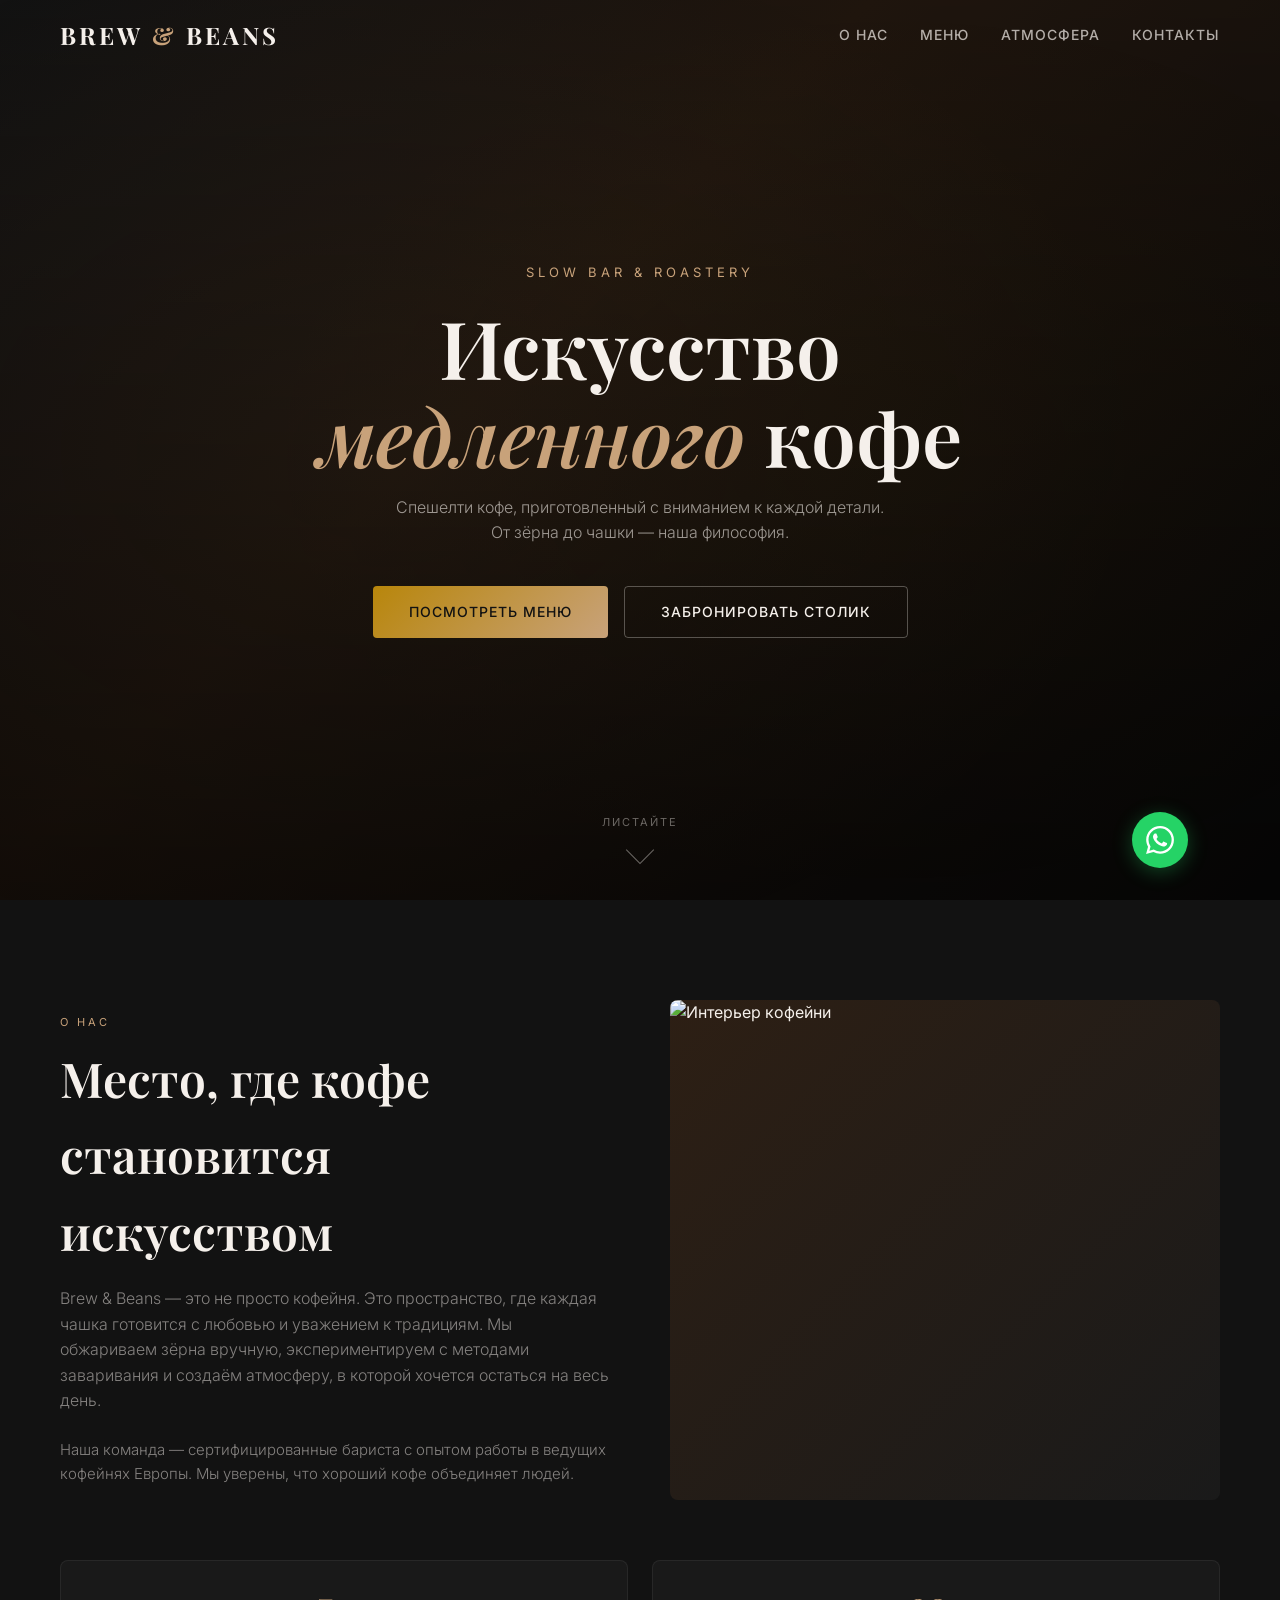
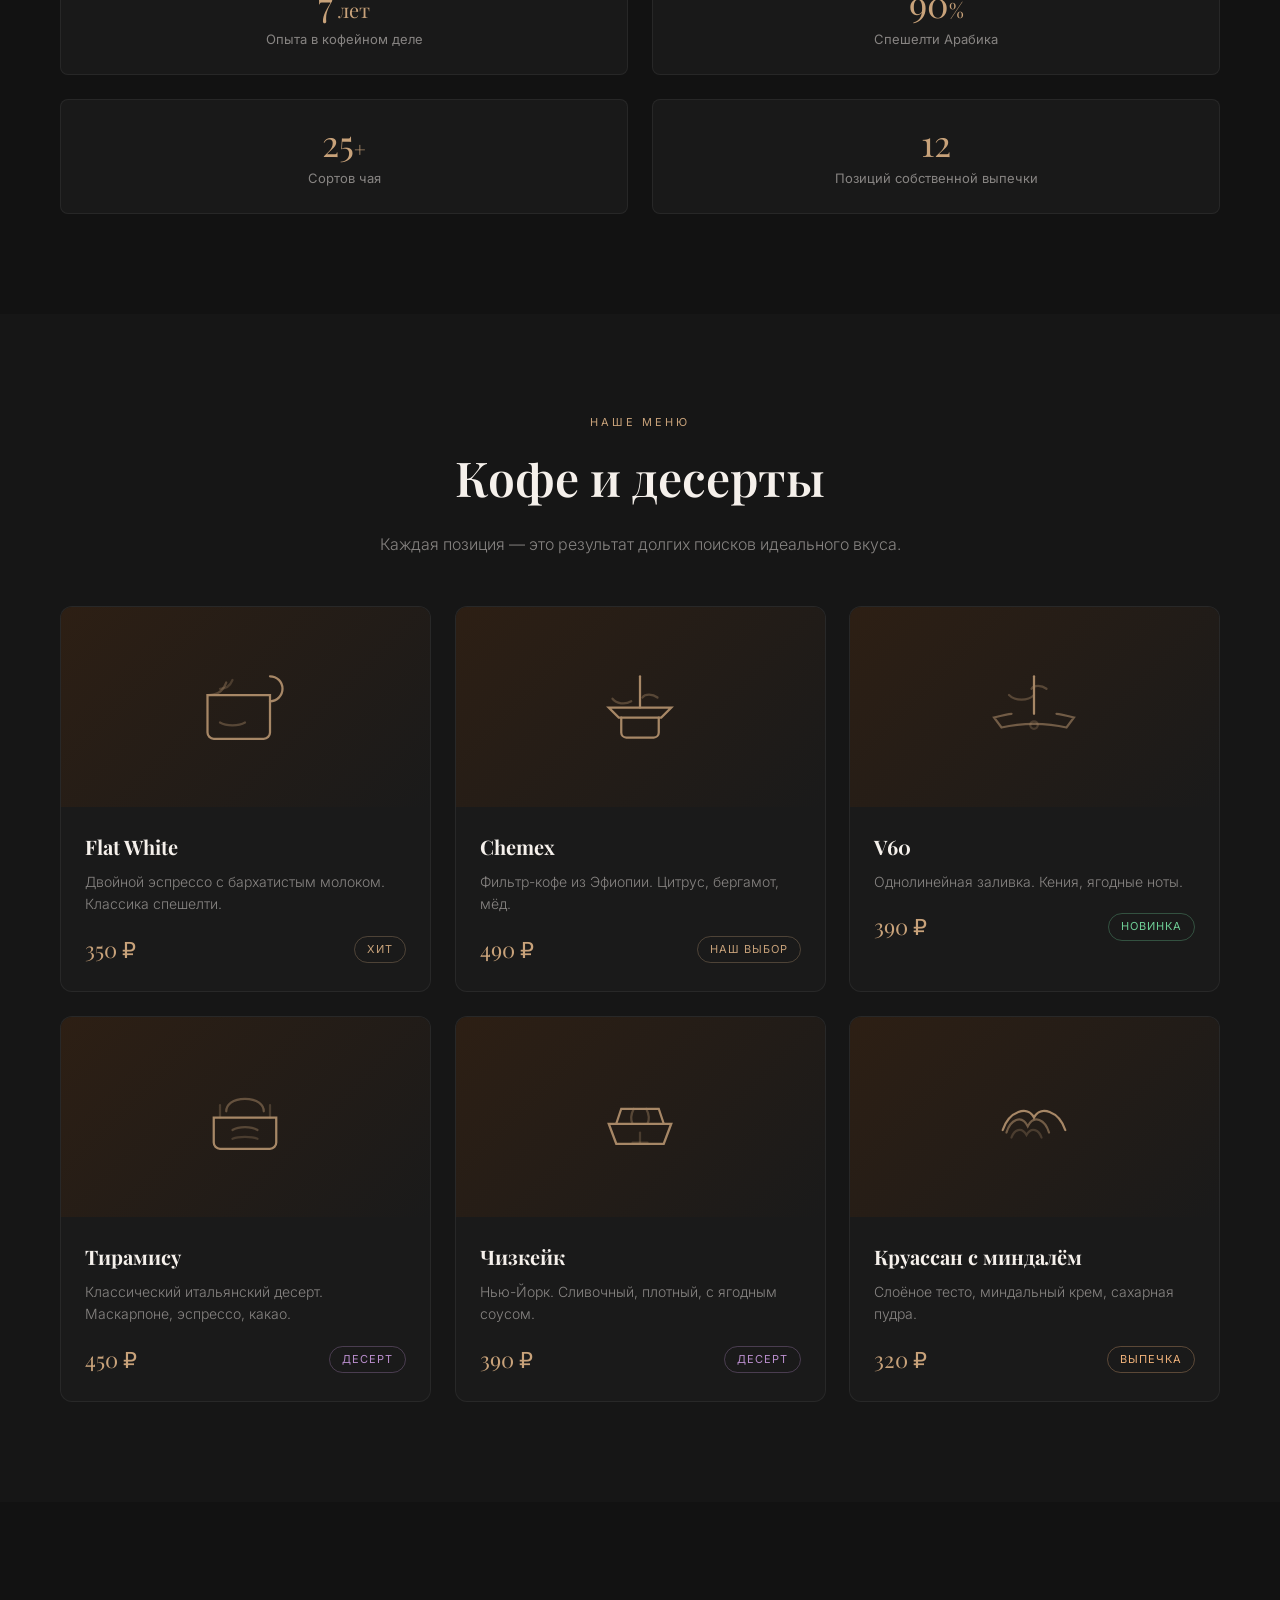
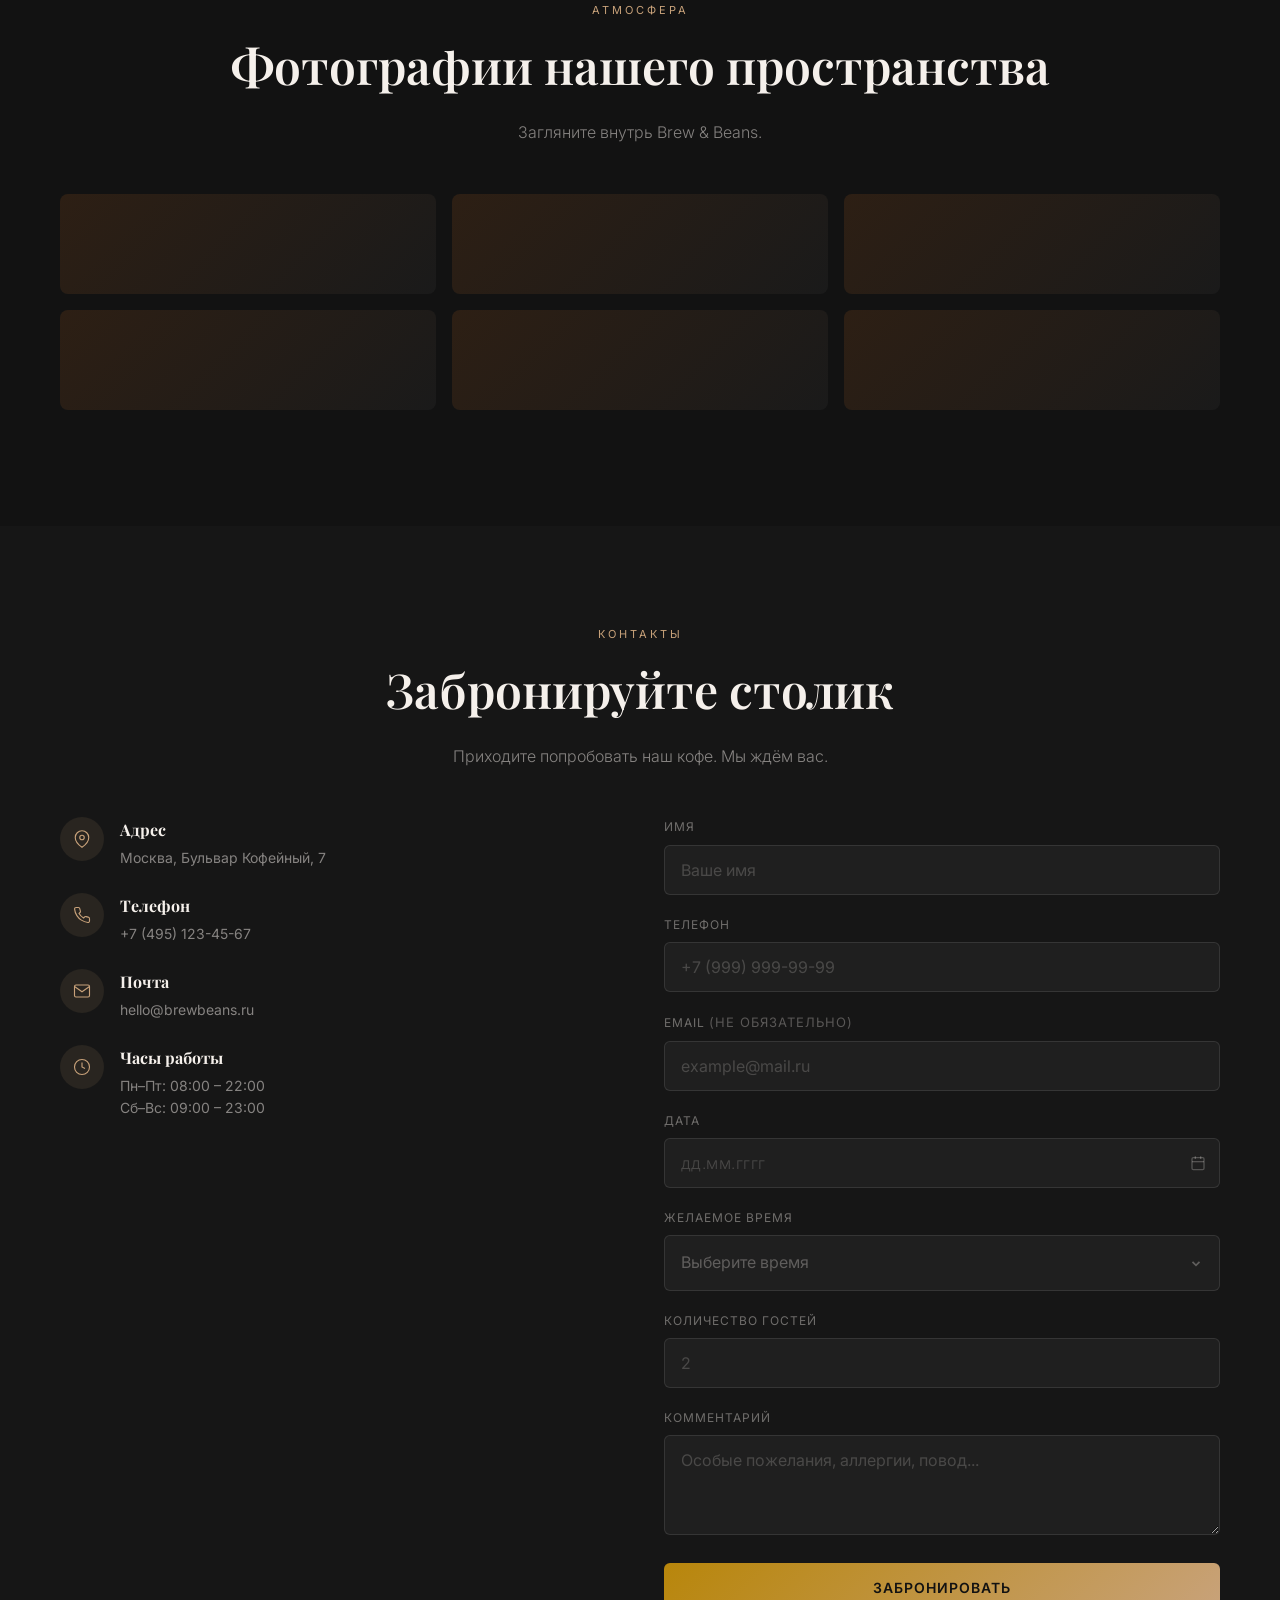
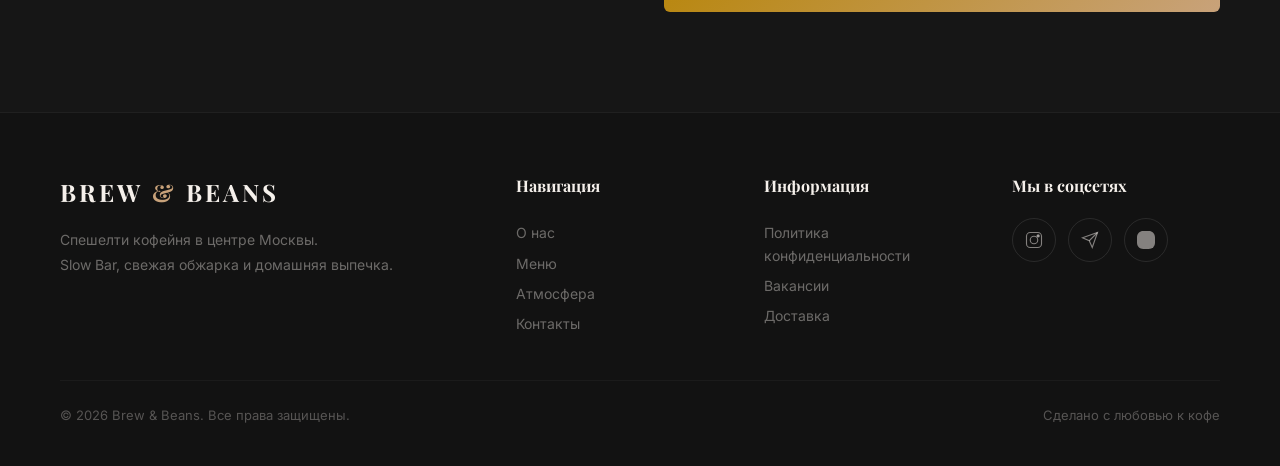
==== brew-beans/landing/index.html @ a5027719 "Add files via upload" ====
<!DOCTYPE html>
<html lang="ru">
<head>
  <meta charset="UTF-8">
  <meta name="viewport" content="width=device-width, initial-scale=1.0">
  <title>BREW & BEANS — Искусство медленного кофе</title>
  <meta name="description" content="Спешелти кофейня в центре Москвы. Slow Bar, свежая обжарка, домашняя выпечка. Забронируйте столик!">
  <meta property="og:title" content="BREW & BEANS — Искусство медленного кофе">
  <meta property="og:description" content="Спешелти кофейня в центре Москвы. Slow Bar, свежая обжарка, домашняя выпечка.">
  <meta property="og:type" content="website">
  <meta property="og:locale" content="ru_RU">
  <link rel="icon" href="data:image/svg+xml,%3Csvg xmlns='http://www.w3.org/2000/svg' viewBox='0 0 100 100'%3E%3Ctext y='.9em' font-size='90'%3E☕%3C/text%3E%3C/svg%3E">
  <link rel="preconnect" href="https://fonts.googleapis.com">
  <link rel="preconnect" href="https://fonts.gstatic.com" crossorigin>
  <link href="https://fonts.googleapis.com/css2?family=Inter:wght@300;400;500;600&family=Playfair+Display:ital,wght@0,400;0,500;0,600;0,700;1,400&display=swap" rel="stylesheet">
  <style>
    *, *::before, *::after { margin: 0; padding: 0; box-sizing: border-box; }
    html { scroll-behavior: smooth; -webkit-overflow-scrolling: touch; }
    body {
      font-family: 'Inter', -apple-system, BlinkMacSystemFont, sans-serif;
      background: #121212;
      color: #F5F0EB;
      line-height: 1.6;
      overflow-x: hidden;
      -webkit-font-smoothing: antialiased;
    }
    img { display: block; max-width: 100%; height: auto; }
    a { text-decoration: none; color: inherit; }
    ul { list-style: none; }
    .container { max-width: 1200px; margin: 0 auto; padding: 0 20px; }

    #preloader {
      position: fixed; inset: 0; z-index: 9999;
      background: #121212;
      display: flex; flex-direction: column; align-items: center; justify-content: center;
      transition: opacity 0.6s ease, visibility 0.6s ease;
    }
    #preloader.hidden { opacity: 0; visibility: hidden; pointer-events: none; }
    .spinner {
      width: 60px; height: 60px;
      position: relative;
      animation: spin 1.2s linear infinite;
    }
    .spinner::before, .spinner::after {
      content: '';
      position: absolute; inset: 0;
      border-radius: 50%;
    }
    .spinner::before {
      border: 3px solid rgba(255,255,255,0.05);
      border-top-color: #C8A27A;
    }
    .spinner::after {
      width: 24px; height: 24px;
      top: 50%; left: 50%;
      transform: translate(-50%,-50%);
      background: radial-gradient(circle, #C8A27A 0%, #B8860B 100%);
      border-radius: 50%;
      box-shadow: 0 0 20px rgba(200,162,122,0.4);
    }
    @keyframes spin { to { transform: rotate(360deg); } }
    .spinner-text {
      margin-top: 80px;
      font-size: 11px;
      letter-spacing: 2px;
      text-transform: uppercase;
      color: #C8A27A;
      white-space: nowrap;
    }

    .header {
      position: fixed; top: 0; left: 0; right: 0; z-index: 1000;
      padding: 16px 0;
      transition: background 0.4s ease, backdrop-filter 0.4s ease, padding 0.3s ease;
    }
    .header.scrolled {
      background: rgba(18,18,18,0.85);
      backdrop-filter: blur(20px) saturate(1.2);
      -webkit-backdrop-filter: blur(20px) saturate(1.2);
      padding: 10px 0;
    }
    .header .container { display: flex; align-items: center; justify-content: space-between; }
    .logo {
      font-family: 'Playfair Display', serif;
      font-size: 24px; font-weight: 700;
      letter-spacing: 3px;
      color: #F5F0EB;
    }
    .logo span { color: #C8A27A; }

    .nav { display: flex; align-items: center; gap: 32px; }
    .nav a {
      font-size: 14px; font-weight: 500; letter-spacing: 1px;
      text-transform: uppercase;
      color: rgba(245,240,235,0.7);
      transition: color 0.3s ease;
      position: relative;
    }
    .nav a::after {
      content: '';
      position: absolute; left: 0; bottom: -4px;
      width: 0; height: 1px;
      background: #C8A27A;
      transition: width 0.3s ease;
    }
    .nav a:hover { color: #F5F0EB; }
    .nav a:hover::after { width: 100%; }

    .burger {
      display: none;
      width: 28px; height: 20px;
      position: relative; z-index: 1001;
      cursor: pointer;
      background: none; border: none;
      -webkit-tap-highlight-color: transparent;
    }
    .burger::after {
      content: '';
      position: absolute;
      top: -14px; right: -14px; bottom: -14px; left: -14px;
    }
    .burger span {
      display: block;
      width: 100%; height: 2px;
      background: #F5F0EB;
      border-radius: 2px;
      position: absolute; left: 0;
      transition: transform 0.3s ease, opacity 0.3s ease, top 0.3s ease;
    }
    .burger span:nth-child(1) { top: 0; }
    .burger span:nth-child(2) { top: 9px; }
    .burger span:nth-child(3) { top: 18px; }
    .burger.active span:nth-child(1) { top: 9px; transform: rotate(45deg); }
    .burger.active span:nth-child(2) { opacity: 0; }
    .burger.active span:nth-child(3) { top: 9px; transform: rotate(-45deg); }

    .mobile-menu {
      position: fixed; inset: 0; z-index: 999;
      background: rgba(18,18,18,0.98);
      backdrop-filter: blur(24px);
      -webkit-backdrop-filter: blur(24px);
      display: flex;
      flex-direction: column;
      align-items: center;
      justify-content: center;
      gap: 36px;
      opacity: 0;
      visibility: hidden;
      transform: translateY(-20px);
      transition: opacity 0.4s ease, transform 0.4s ease, visibility 0.4s ease;
      will-change: transform, opacity;
      touch-action: none;
      pointer-events: none;
    }
    .mobile-menu.open { opacity: 1; visibility: visible; transform: translateY(0); pointer-events: auto; }
    .mobile-menu a {
      font-family: 'Playfair Display', serif;
      font-size: 24px;
      color: #F5F0EB;
      opacity: 0.7;
      transition: opacity 0.3s ease;
      padding: 12px 24px;
      min-height: 48px;
      display: flex; align-items: center;
    }
    .mobile-menu a:hover, .mobile-menu a:active { opacity: 1; }

    .hero {
      position: relative;
      height: 100vh;
      display: flex;
      align-items: center;
      justify-content: center;
      overflow: hidden;
      background: linear-gradient(135deg, #1a1a1a 0%, #2d1f14 40%, #0d0d0d 100%);
    }
    .hero-overlay {
      position: absolute; inset: 0;
      background: linear-gradient(180deg, rgba(0,0,0,0.3) 0%, rgba(0,0,0,0.6) 100%);
      z-index: 1;
    }
    .hero-parallax {
      position: absolute; inset: -20% 0;
      background:
        radial-gradient(ellipse at 30% 50%, rgba(200,162,122,0.08) 0%, transparent 60%),
        radial-gradient(ellipse at 70% 50%, rgba(184,134,11,0.05) 0%, transparent 50%);
      z-index: 0;
      will-change: transform;
    }
    .hero-content {
      position: relative; z-index: 2;
      text-align: center;
      padding: 0 20px;
      max-width: 800px;
    }
    .hero-subtitle {
      font-size: 13px; letter-spacing: 4px;
      text-transform: uppercase;
      color: #C8A27A;
      margin-bottom: 20px;
    }
    .hero-title {
      font-family: 'Playfair Display', serif;
      font-size: clamp(42px, 8vw, 80px);
      font-weight: 600;
      line-height: 1.1;
      margin-bottom: 16px;
      color: #F5F0EB;
    }
    .hero-title i { font-style: italic; color: #C8A27A; }
    .hero-desc {
      font-size: 16px; font-weight: 300;
      color: rgba(245,240,235,0.6);
      margin-bottom: 40px;
      max-width: 500px;
      margin-left: auto; margin-right: auto;
    }
    .hero-buttons { display: flex; gap: 16px; justify-content: center; flex-wrap: wrap; }
    .btn {
      display: inline-flex; align-items: center; justify-content: center;
      padding: 14px 36px;
      font-family: 'Inter', sans-serif;
      font-size: 14px; font-weight: 500;
      letter-spacing: 1px; text-transform: uppercase;
      border-radius: 4px;
      cursor: pointer;
      transition: all 0.3s ease;
      min-height: 48px;
      -webkit-tap-highlight-color: transparent;
    }
    .btn-primary {
      background: linear-gradient(135deg, #B8860B, #C8A27A);
      color: #121212;
      border: none;
    }
    .btn-primary:hover {
      transform: translateY(-2px);
      box-shadow: 0 8px 24px rgba(200,162,122,0.3);
    }
    .btn-outline {
      background: transparent;
      color: #F5F0EB;
      border: 1px solid rgba(245,240,235,0.3);
    }
    .btn-outline:hover {
      border-color: #C8A27A;
      color: #C8A27A;
      transform: translateY(-2px);
    }
    .hero-scroll {
      position: absolute; bottom: 40px; left: 50%;
      transform: translateX(-50%);
      z-index: 2;
      color: rgba(245,240,235,0.4);
      font-size: 11px; letter-spacing: 2px; text-transform: uppercase;
      display: flex; flex-direction: column; align-items: center; gap: 8px;
      animation: bounce-down 2s ease-in-out infinite;
    }
    .hero-scroll .arrow {
      width: 20px; height: 20px;
      border-right: 1px solid rgba(245,240,235,0.4);
      border-bottom: 1px solid rgba(245,240,235,0.4);
      transform: rotate(45deg);
    }
    @keyframes bounce-down {
      0%, 100% { transform: translateX(-50%) translateY(0); }
      50% { transform: translateX(-50%) translateY(8px); }
    }

    .section { padding: 100px 0; }
    .section-label {
      font-size: 11px; letter-spacing: 3px; text-transform: uppercase;
      color: #C8A27A; margin-bottom: 8px;
    }
    .section-title {
      font-family: 'Playfair Display', serif;
      font-size: clamp(32px, 5vw, 48px);
      font-weight: 600;
      margin-bottom: 16px;
      color: #F5F0EB;
    }
    .section-desc {
      color: rgba(245,240,235,0.5);
      font-weight: 300;
      font-size: 16px;
      max-width: 560px;
    }

    .reveal {
      opacity: 0;
      transform: translateY(40px);
      transition: opacity 0.7s ease, transform 0.7s ease;
    }
    .reveal.visible { opacity: 1; transform: translateY(0); }
    .reveal-delay-1 { transition-delay: 0.1s; }
    .reveal-delay-2 { transition-delay: 0.2s; }
    .reveal-delay-3 { transition-delay: 0.3s; }
    .reveal-delay-4 { transition-delay: 0.4s; }

    .about-grid {
      display: grid;
      grid-template-columns: 1fr 1fr;
      gap: 60px;
      align-items: center;
    }
    .about-image {
      width: 100%; height: 500px;
      object-fit: cover;
      border-radius: 8px;
      background: linear-gradient(135deg, #2d1f14, #1a1a1a);
    }
    .about-stats {
      display: grid;
      grid-template-columns: 1fr 1fr;
      gap: 24px;
      margin-top: 40px;
    }
    .stat-card {
      background: rgba(255,255,255,0.03);
      border: 1px solid rgba(255,255,255,0.06);
      border-radius: 8px;
      padding: 24px;
      text-align: center;
    }
    .stat-number {
      font-family: 'Playfair Display', serif;
      font-size: 36px;
      color: #C8A27A;
      line-height: 1;
    }
    .stat-number .suffix { font-size: 20px; }
    .stat-label {
      font-size: 13px;
      color: rgba(245,240,235,0.5);
      margin-top: 8px;
    }

    .menu-grid {
      display: grid;
      grid-template-columns: repeat(3, 1fr);
      gap: 24px;
      margin-top: 48px;
    }
    .menu-card {
      background: rgba(255,255,255,0.02);
      border: 1px solid rgba(255,255,255,0.06);
      border-radius: 12px;
      overflow: hidden;
      transition: transform 0.4s ease, box-shadow 0.4s ease;
      cursor: pointer;
      will-change: transform;
    }
    .menu-card:hover {
      transform: translateY(-8px);
      box-shadow: 0 20px 60px rgba(0,0,0,0.4);
    }
    .menu-card:active { transform: translateY(-4px); }
    .menu-card-img {
      width: 100%; height: 200px;
      overflow: hidden;
      background: linear-gradient(135deg, #2d1f14, #1a1a1a);
      position: relative;
    }
    .menu-card-svg {
      display: flex;
      align-items: center;
      justify-content: center;
      padding: 32px;
    }
    .menu-card-svg svg {
      width: 100%;
      max-width: 100px;
      height: auto;
      opacity: 0.8;
      transition: transform 0.5s ease, opacity 0.5s ease;
    }
    .menu-card:hover .menu-card-svg svg {
      transform: scale(1.12);
      opacity: 1;
    }
    .menu-card-body { padding: 24px; }
    .menu-card-title {
      font-family: 'Playfair Display', serif;
      font-size: 20px;
      margin-bottom: 8px;
      color: #F5F0EB;
    }
    .menu-card-desc {
      font-size: 14px;
      color: rgba(245,240,235,0.5);
      font-weight: 300;
      margin-bottom: 16px;
    }
    .menu-card-footer {
      display: flex;
      justify-content: space-between;
      align-items: center;
    }
    .menu-card-price {
      font-family: 'Playfair Display', serif;
      font-size: 22px;
      color: #C8A27A;
    }
    .menu-card-badge {
      font-size: 11px;
      letter-spacing: 1px;
      text-transform: uppercase;
      color: rgba(245,240,235,0.3);
      border: 1px solid rgba(255,255,255,0.06);
      padding: 4px 12px;
      border-radius: 20px;
      white-space: nowrap;
    }
    .menu-card-badge.popular { color: #C8A27A; border-color: rgba(200,162,122,0.3); }
    .menu-card-badge.new { color: #6fcf97; border-color: rgba(111,207,151,0.3); }
    .menu-card-badge.desert { color: #bb8fce; border-color: rgba(187,143,206,0.3); }
    .menu-card-badge.baking { color: #f0b27a; border-color: rgba(240,178,122,0.3); }

    .gallery-grid { column-count: 3; column-gap: 16px; margin-top: 48px; }
    .gallery-item {
      break-inside: avoid;
      margin-bottom: 16px;
      position: relative;
      cursor: pointer;
      border-radius: 8px;
      overflow: hidden;
      background: linear-gradient(135deg, #2d1f14, #1a1a1a);
      min-height: 100px;
    }
    .gallery-item img { width: 100%; display: block; transition: transform 0.6s ease, filter 0.4s ease; }
    .gallery-item:hover img { transform: scale(1.05); filter: brightness(0.7); }
    .gallery-item-overlay {
      position: absolute; inset: 0;
      background: rgba(0,0,0,0.5);
      display: flex; align-items: center; justify-content: center;
      opacity: 0;
      transition: opacity 0.4s ease;
    }
    .gallery-item:hover .gallery-item-overlay { opacity: 1; }
    .gallery-item-overlay span {
      color: #F5F0EB;
      font-size: 13px; letter-spacing: 2px; text-transform: uppercase;
    }

    .lightbox {
      position: fixed; inset: 0; z-index: 2000;
      background: rgba(0,0,0,0.95);
      display: flex;
      align-items: center; justify-content: center;
      opacity: 0;
      visibility: hidden;
      pointer-events: none;
      transition: opacity 0.3s ease, visibility 0.3s ease;
      touch-action: none;
    }
    .lightbox.open { opacity: 1; visibility: visible; pointer-events: auto; }
    .lightbox-img {
      max-width: 90vw; max-height: 85vh;
      object-fit: contain;
      border-radius: 4px;
      transform: scale(0.9);
      transition: transform 0.3s ease;
    }
    .lightbox.open .lightbox-img { transform: scale(1); }
    .lightbox-close {
      position: absolute; top: 24px; right: 24px;
      width: 44px; height: 44px;
      background: none; border: none; cursor: pointer;
      display: flex; align-items: center; justify-content: center;
      color: #F5F0EB; font-size: 28px;
      transition: color 0.3s ease;
      -webkit-tap-highlight-color: transparent;
    }
    .lightbox-close:hover { color: #C8A27A; }
    .lightbox-nav {
      position: absolute; top: 50%; transform: translateY(-50%);
      width: 44px; height: 44px;
      background: none; border: none; cursor: pointer;
      color: rgba(245,240,235,0.5); font-size: 32px;
      display: flex; align-items: center; justify-content: center;
      transition: color 0.3s ease;
      -webkit-tap-highlight-color: transparent;
    }
    .lightbox-nav:hover { color: #F5F0EB; }
    .lightbox-nav.prev { left: 16px; }
    .lightbox-nav.next { right: 16px; }
    .lightbox-counter {
      position: absolute; bottom: 24px;
      font-size: 13px; color: rgba(245,240,235,0.4);
      letter-spacing: 1px;
    }

    .contact-grid {
      display: grid;
      grid-template-columns: 1fr 1fr;
      gap: 48px;
      margin-top: 48px;
    }
    .contact-info { display: flex; flex-direction: column; gap: 24px; }
    .contact-info-item { display: flex; gap: 16px; align-items: flex-start; }
    .contact-info-icon {
      width: 44px; height: 44px; min-width: 44px;
      background: rgba(200,162,122,0.1);
      border-radius: 50%;
      display: flex; align-items: center; justify-content: center;
      color: #C8A27A; font-size: 18px;
    }
    .contact-info-text h4 {
      font-family: 'Playfair Display', serif;
      font-size: 16px; margin-bottom: 4px;
    }
    .contact-info-text p {
      font-size: 14px; color: rgba(245,240,235,0.5);
    }
    .contact-map {
      width: 100%; height: 250px;
      border-radius: 8px;
      border: none;
      filter: grayscale(0.5) brightness(0.7);
      margin-top: 16px;
    }

    .contact-form { display: flex; flex-direction: column; gap: 20px; }
    .form-group { position: relative; }
    .form-group label {
      display: block;
      font-size: 12px; letter-spacing: 1px; text-transform: uppercase;
      color: rgba(245,240,235,0.4);
      margin-bottom: 8px;
    }
    .form-group input {
      width: 100%;
      padding: 14px 16px;
      font-family: 'Inter', sans-serif;
      font-size: 16px;
      background: rgba(255,255,255,0.04);
      border: 1px solid rgba(255,255,255,0.1);
      border-radius: 6px;
      color: #F5F0EB;
      transition: border-color 0.3s ease, box-shadow 0.3s ease;
      -webkit-appearance: none;
    }
    .form-group input::placeholder { color: rgba(245,240,235,0.2); }
    .form-group input:focus {
      outline: none;
      border-color: #C8A27A;
      box-shadow: 0 0 0 3px rgba(200,162,122,0.1);
    }
    .form-group input:hover {
      border-color: #C8A27A;
      box-shadow: 0 0 0 3px rgba(200,162,122,0.1);
    }
    .form-group input.error { border-color: #e74c3c; }
    .form-group textarea {
      width: 100%;
      padding: 14px 16px;
      font-family: 'Inter', sans-serif;
      font-size: 16px;
      background: rgba(255,255,255,0.04);
      border: 1px solid rgba(255,255,255,0.1);
      border-radius: 6px;
      color: #F5F0EB;
      transition: border-color 0.3s ease, box-shadow 0.3s ease;
      -webkit-appearance: none;
      resize: vertical;
      min-height: 100px;
    }
    .form-group textarea::placeholder { color: rgba(245,240,235,0.2); }
    .form-group textarea:focus {
      outline: none;
      border-color: #C8A27A;
      box-shadow: 0 0 0 3px rgba(200,162,122,0.1);
    }
    .form-group textarea:hover {
      border-color: #C8A27A;
      box-shadow: 0 0 0 3px rgba(200,162,122,0.1);
    }
    .form-group textarea.error { border-color: #e74c3c; }
    .form-error { font-size: 12px; color: #e74c3c; margin-top: 4px; display: none; }
    .form-error.show { display: block; }
    .form-submit {
      padding: 16px 36px;
      background: linear-gradient(135deg, #B8860B, #C8A27A);
      color: #121212;
      border: none; border-radius: 6px;
      font-family: 'Inter', sans-serif;
      font-size: 14px; font-weight: 600;
      letter-spacing: 1px; text-transform: uppercase;
      cursor: pointer;
      transition: all 0.3s ease;
      min-height: 48px;
    }
    .form-submit:hover {
      transform: translateY(-2px);
      box-shadow: 0 8px 24px rgba(200,162,122,0.3);
    }

    .toast {
      position: fixed; bottom: 40px; left: 50%;
      transform: translateX(-50%) translateY(100px);
      background: rgba(18,18,18,0.95);
      backdrop-filter: blur(20px);
      border: 1px solid rgba(200,162,122,0.3);
      border-radius: 12px;
      padding: 20px 32px;
      color: #F5F0EB;
      font-size: 15px;
      z-index: 3000;
      opacity: 0;
      transition: transform 0.5s ease, opacity 0.5s ease;
      pointer-events: none;
      text-align: center;
    }
    .toast.show { transform: translateX(-50%) translateY(0); opacity: 1; }
    .toast span { color: #C8A27A; }

    .footer {
      border-top: 1px solid rgba(255,255,255,0.06);
      padding: 60px 0 40px;
    }
    .footer-grid {
      display: grid;
      grid-template-columns: 2fr 1fr 1fr 1fr;
      gap: 40px;
    }
    .footer-brand p {
      font-size: 14px; color: rgba(245,240,235,0.4);
      margin-top: 16px; line-height: 1.8;
    }
    .footer h4 {
      font-family: 'Playfair Display', serif;
      font-size: 16px; margin-bottom: 20px;
      color: #F5F0EB;
    }
    .footer-links a {
      display: block;
      font-size: 14px; color: rgba(245,240,235,0.4);
      padding: 4px 0;
      transition: color 0.3s ease;
    }
    .footer-links a:hover { color: #C8A27A; }
    .footer-social { display: flex; gap: 12px; }
    .footer-social a {
      width: 44px; height: 44px; min-width: 44px;
      border: 1px solid rgba(255,255,255,0.1);
      border-radius: 50%;
      display: flex; align-items: center; justify-content: center;
      color: rgba(245,240,235,0.5);
      font-size: 16px;
      transition: all 0.3s ease;
    }
    .footer-social a:hover {
      border-color: #C8A27A;
      color: #C8A27A;
      background: rgba(200,162,122,0.1);
    }
    .footer-bottom {
      margin-top: 40px;
      padding-top: 24px;
      border-top: 1px solid rgba(255,255,255,0.04);
      display: flex;
      justify-content: space-between;
      align-items: center;
      font-size: 13px;
      color: rgba(245,240,235,0.3);
    }

    .scroll-top {
      position: fixed; bottom: 32px; right: 32px; z-index: 500;
      width: 48px; height: 48px;
      background: rgba(200,162,122,0.9);
      backdrop-filter: blur(16px);
      border: none; border-radius: 50%;
      color: #121212;
      font-size: 18px;
      cursor: pointer;
      display: flex; align-items: center; justify-content: center;
      opacity: 0; transform: translateY(20px);
      transition: opacity 0.4s ease, transform 0.4s ease, background 0.3s ease;
      pointer-events: none;
      box-shadow: 0 4px 20px rgba(0,0,0,0.3);
      -webkit-tap-highlight-color: transparent;
    }
    .scroll-top.show { opacity: 1; transform: translateY(0); pointer-events: auto; }
    .scroll-top:hover { background: #C8A27A; }

    @media (max-width: 1024px) {
      .menu-grid { grid-template-columns: repeat(2, 1fr); }
      .gallery-grid { column-count: 2; }
      .contact-grid { grid-template-columns: 1fr; }
      .footer-grid { grid-template-columns: 1fr 1fr; }
      .nav { gap: 20px; }
      .nav a { font-size: 12px; letter-spacing: 0.5px; }
    }
    @media (max-width: 820px) {
      .nav a { font-size: 11px; letter-spacing: 0; }
    }
    @media (max-width: 767px) {
      .nav { display: none; }
      .burger { display: block; }
      .mobile-menu { display: flex; }
      .hero-buttons { flex-direction: column; width: 100%; }
      .hero-buttons .btn { width: 100%; }
      .about-grid { grid-template-columns: 1fr; gap: 32px; }
      .about-image { height: 280px; }
      .about-stats { gap: 16px; }
      .menu-grid { grid-template-columns: 1fr; }
      .menu-card-img { height: 170px; }
      .menu-card-svg { padding: 24px; }
      .gallery-grid { column-count: 2; column-gap: 8px; }
      .gallery-item { margin-bottom: 8px; }
      .gallery-item-overlay { opacity: 0; }
      .gallery-item-overlay span { font-size: 10px; }
      .section { padding: 60px 0; }
      .contact-map { height: 200px; }
      .footer-grid { grid-template-columns: 1fr; gap: 32px; }
      .footer-bottom { flex-direction: column; gap: 12px; text-align: center; }
      .scroll-top { bottom: 20px; right: 20px; }
      .toast { left: 20px; right: 20px; transform: translateY(100px); }
      .toast.show { transform: translateY(0); }
    }
    @media (max-width: 400px) {
      .gallery-grid { column-count: 2; }
      .hero-title { font-size: 34px; }
      .about-stats { grid-template-columns: 1fr 1fr; }
      .stat-card { padding: 16px; }
      .stat-number { font-size: 28px; }
    }

    .particles {
      position: absolute; inset: 0; z-index: 1;
      overflow: hidden;
      pointer-events: none;
    }
    .particle {
      position: absolute;
      width: 6px; height: 6px;
      background: #C8A27A;
      border-radius: 50%;
      opacity: 0;
      animation: float-particle 8s ease-in-out infinite;
    }
    @keyframes float-particle {
      0% { transform: translateY(100vh) scale(0); opacity: 0; }
      10% { opacity: 0.6; }
      90% { opacity: 0.3; }
      100% { transform: translateY(-10vh) scale(1); opacity: 0; }
    }

    .whatsapp-float {
      position: fixed; bottom: 32px; right: 92px; z-index: 500;
      width: 56px; height: 56px;
      background: #25D366;
      border-radius: 50%;
      display: flex; align-items: center; justify-content: center;
      box-shadow: 0 4px 20px rgba(37,211,102,0.3);
      transition: transform 0.3s ease, box-shadow 0.3s ease;
      -webkit-tap-highlight-color: transparent;
    }
    .whatsapp-float:hover {
      transform: scale(1.1);
      box-shadow: 0 8px 32px rgba(37,211,102,0.4);
    }
    .whatsapp-float svg { width: 28px; height: 28px; fill: white; }
    @media (max-width: 767px) {
      .whatsapp-float { bottom: 84px; right: 20px; width: 48px; height: 48px; }
      .whatsapp-float svg { width: 24px; height: 24px; }
    }

    @media (hover: none) and (pointer: coarse) {
      .menu-card:hover { transform: none; box-shadow: none; }
      .menu-card:active { transform: translateY(-4px); }
      .gallery-item:hover img { transform: none; filter: none; }
      .gallery-item-overlay { opacity: 0; }
      .btn:hover { transform: none; box-shadow: none; }
      .form-submit:hover { transform: none; box-shadow: none; }
    }
    @media (prefers-reduced-motion: reduce) {
      *, *::before, *::after {
        animation-duration: 0.01ms !important;
        animation-iteration-count: 1 !important;
        transition-duration: 0.01ms !important;
      }
      html { scroll-behavior: auto; }
      .reveal { opacity: 1; transform: none; }
      .hero-scroll { animation: none; }
      .particle { display: none; }
    }
    .form-group input[type="number"] { -moz-appearance: textfield; }
    .form-group input[type="number"]::-webkit-outer-spin-button,
    .form-group input[type="number"]::-webkit-inner-spin-button { -webkit-appearance: none; margin: 0; }
    .date-input-wrapper { position: relative; display: flex; align-items: center; }
    .date-input-wrapper input { padding-right: 44px; }
    .date-cal-btn {
      position: absolute; right: 6px; top: 50%; transform: translateY(-50%);
      width: 32px; height: 32px;
      background: none; border: none; border-radius: 4px;
      cursor: pointer; color: rgba(245,240,235,0.25);
      display: flex; align-items: center; justify-content: center;
      transition: color 0.2s ease, background 0.2s ease; z-index: 1;
      -webkit-tap-highlight-color: transparent;
    }
    .date-cal-btn:hover { color: #C8A27A; background: rgba(200,162,122,0.08); }
    .date-picker-hidden { position: absolute; left: 0; top: 0; width: 100%; height: 100%; opacity: 0; pointer-events: none; }
    #formDate { color: rgba(245,240,235,0.45); letter-spacing: 0.03em; font-weight: 300; }
    #formDate:focus { color: rgba(245,240,235,0.7); }
    .time-picker-wrapper { position: relative; }
    .time-picker-trigger {
      width: 100%; padding: 14px 16px;
      background: rgba(255,255,255,0.04);
      border: 1px solid rgba(255,255,255,0.1);
      border-radius: 6px; color: #F5F0EB;
      font-size: 16px; font-family: 'Inter', sans-serif;
      cursor: pointer; display: flex; align-items: center;
      justify-content: space-between;
      transition: border-color 0.3s ease, box-shadow 0.3s ease;
      min-height: 48px;
      -webkit-tap-highlight-color: transparent;
      user-select: none;
    }
    .time-picker-trigger:hover,
    .time-picker-trigger.open { border-color: #C8A27A; box-shadow: 0 0 0 3px rgba(200,162,122,0.1); }
    .time-picker-trigger .time-picker-arrow {
      flex-shrink: 0; transition: transform 0.3s ease;
      color: rgba(245,240,235,0.3);
    }
    .time-picker-trigger.open .time-picker-arrow { transform: rotate(180deg); }
    .time-picker-value.placeholder { color: rgba(245,240,235,0.3); }
    .time-picker-dropdown {
      position: absolute; top: calc(100% + 4px); left: 0; right: 0;
      background: #1e1e1e; border: 1px solid rgba(255,255,255,0.08);
      border-radius: 8px; max-height: 280px; overflow-y: auto;
      z-index: 20;
      opacity: 0; visibility: hidden; transform: translateY(-8px);
      transition: opacity 0.25s ease, transform 0.25s ease, visibility 0.25s;
    }
    .time-picker-dropdown.open { opacity: 1; visibility: visible; transform: translateY(0); }
    .time-picker-option {
      padding: 12px 16px; cursor: pointer; font-size: 14px;
      color: rgba(245,240,235,0.6);
      transition: background 0.2s ease, color 0.2s ease;
    }
    .time-picker-option:hover { background: rgba(200,162,122,0.1); color: #F5F0EB; }
    .time-picker-option.selected { color: #C8A27A; background: rgba(200,162,122,0.08); }
    .time-picker-option.disabled { opacity: 0.3; cursor: not-allowed; pointer-events: none; }
    .time-picker-option:first-child { border-radius: 8px 8px 0 0; }
    .time-picker-option:last-child { border-radius: 0 0 8px 8px; }
    .time-picker-dropdown::-webkit-scrollbar { width: 4px; }
    .time-picker-dropdown::-webkit-scrollbar-track { background: transparent; }
    .time-picker-dropdown::-webkit-scrollbar-thumb { background: rgba(255,255,255,0.15); border-radius: 2px; }
  </style>
</head>
<body>

<!-- ========== ПРЕЛОАДЕР ========== -->
<div id="preloader">
  <div class="spinner"></div>
  <div class="spinner-text">Загрузка...</div>
</div>

<!-- ========== ШАПКА ========== -->
<header class="header" id="header">
  <div class="container">
    <a href="#hero" class="logo">BREW <span>&</span> BEANS</a>
    <nav class="nav" id="nav">
      <a href="#about">О нас</a>
      <a href="#menu">Меню</a>
      <a href="#gallery">Атмосфера</a>
      <a href="#contact">Контакты</a>
    </nav>
    <button class="burger" id="burger" aria-label="Меню">
      <span></span><span></span><span></span>
    </button>
  </div>
</header>

<!-- ========== МОБИЛЬНОЕ МЕНЮ ========== -->
<div class="mobile-menu" id="mobileMenu">
  <a href="#about" data-mobile-link>О нас</a>
  <a href="#menu" data-mobile-link>Меню</a>
  <a href="#gallery" data-mobile-link>Атмосфера</a>
  <a href="#contact" data-mobile-link>Контакты</a>
</div>

<!-- ========== HERO ========== -->
<section class="hero" id="hero">
  <div class="hero-overlay"></div>
  <div class="hero-parallax" id="heroParallax"></div>
  <div class="hero-content">
    <p class="hero-subtitle reveal">Slow Bar & Roastery</p>
    <h1 class="hero-title reveal reveal-delay-1">
      Искусство <i>медленного</i> кофе
    </h1>
    <p class="hero-desc reveal reveal-delay-2">
      Спешелти кофе, приготовленный с вниманием к каждой детали.
      От зёрна до чашки — наша философия.
    </p>
    <div class="hero-buttons reveal reveal-delay-3">
      <a href="#menu" class="btn btn-primary">Посмотреть меню</a>
      <a href="#contact" class="btn btn-outline">Забронировать столик</a>
    </div>
  </div>
  <div class="hero-scroll">
    <span>Листайте</span>
    <div class="arrow"></div>
  </div>
</section>

<!-- ========== О НАС ========== -->
<section class="section" id="about">
  <div class="container">
    <div class="about-grid">
      <div>
        <p class="section-label reveal">О нас</p>
        <h2 class="section-title reveal reveal-delay-1">
          Место, где кофе<br>становится искусством
        </h2>
        <p class="section-desc reveal reveal-delay-2" style="margin-bottom: 24px;">
          Brew & Beans — это не просто кофейня. Это пространство,
          где каждая чашка готовится с любовью и уважением к традициям.
          Мы обжариваем зёрна вручную, экспериментируем с методами
          заваривания и создаём атмосферу, в которой хочется
          остаться на весь день.
        </p>
        <p class="section-desc reveal reveal-delay-3" style="margin-bottom: 0; font-size: 15px;">
          Наша команда — сертифицированные бариста с опытом работы
          в ведущих кофейнях Европы. Мы уверены, что хороший кофе
          объединяет людей.
        </p>
      </div>
      <img
        class="about-image reveal reveal-delay-1"
        src="https://images.unsplash.com/photo-1495474472287-4d71bcdd2085?auto=format&fit=crop&w=800&h=1000&q=100"
        alt="Интерьер кофейни"
        loading="lazy"
      >
    </div>
    <div class="about-stats" style="margin-top: 60px;">
      <div class="stat-card reveal reveal-delay-1">
        <div class="stat-number"><span class="counter" data-target="7">0</span><span class="suffix"> лет</span></div>
        <p class="stat-label">Опыта в кофейном деле</p>
      </div>
      <div class="stat-card reveal reveal-delay-2">
        <div class="stat-number"><span class="counter" data-target="100">0</span><span class="suffix">%</span></div>
        <p class="stat-label">Спешелти Арабика</p>
      </div>
      <div class="stat-card reveal reveal-delay-3">
        <div class="stat-number"><span class="counter" data-target="25">0</span><span class="suffix">+</span></div>
        <p class="stat-label">Сортов чая</p>
      </div>
      <div class="stat-card reveal reveal-delay-4">
        <div class="stat-number"><span class="counter" data-target="12">0</span><span class="suffix"></span></div>
        <p class="stat-label">Позиций собственной выпечки</p>
      </div>
    </div>
  </div>
</section>

<!-- ========== МЕНЮ ========== -->
<section class="section" id="menu" style="background: rgba(255,255,255,0.015);">
  <div class="container">
    <div style="text-align: center; margin-bottom: 16px;">
      <p class="section-label reveal">Наше меню</p>
      <h2 class="section-title reveal reveal-delay-1">
        Кофе и десерты
      </h2>
      <p class="section-desc reveal reveal-delay-2" style="margin: 0 auto;">
        Каждая позиция — это результат долгих поисков идеального вкуса.
      </p>
    </div>
    <div class="menu-grid" id="menuGrid">
      <!-- Карточки заполняются JS -->
    </div>
  </div>
</section>

<!-- ========== ГАЛЕРЕЯ ========== -->
<section class="section" id="gallery">
  <div class="container">
    <div style="text-align: center; margin-bottom: 16px;">
      <p class="section-label reveal">Атмосфера</p>
      <h2 class="section-title reveal reveal-delay-1">
        Фотографии нашего пространства
      </h2>
      <p class="section-desc reveal reveal-delay-2" style="margin: 0 auto;">
        Загляните внутрь Brew & Beans.
      </p>
    </div>
    <div class="gallery-grid" id="galleryGrid">
      <!-- Заполняется JS -->
    </div>
  </div>
</section>

<!-- ========== ЛАЙТБОКС ========== -->
<div class="lightbox" id="lightbox">
  <button class="lightbox-close" id="lightboxClose" aria-label="Закрыть">&times;</button>
  <button class="lightbox-nav prev" id="lightboxPrev" aria-label="Предыдущая">&lsaquo;</button>
  <button class="lightbox-nav next" id="lightboxNext" aria-label="Следующая">&rsaquo;</button>
  <img class="lightbox-img" id="lightboxImg" src="" alt="">
  <div class="lightbox-counter" id="lightboxCounter"></div>
</div>

<!-- ========== КОНТАКТЫ ========== -->
<section class="section" id="contact" style="background: rgba(255,255,255,0.015);">
  <div class="container">
    <div style="text-align: center; margin-bottom: 16px;">
      <p class="section-label reveal">Контакты</p>
      <h2 class="section-title reveal reveal-delay-1">
        Забронируйте столик
      </h2>
      <p class="section-desc reveal reveal-delay-2" style="margin: 0 auto;">
        Приходите попробовать наш кофе. Мы ждём вас.
      </p>
    </div>
    <div class="contact-grid">
      <div class="contact-info reveal">
        <div class="contact-info-item">
          <div class="contact-info-icon">
            <svg width="18" height="18" viewBox="0 0 24 24" fill="none" stroke="currentColor" stroke-width="1.5"><path d="M21 10c0 7-9 13-9 13s-9-6-9-13a9 9 0 0 1 18 0z"/><circle cx="12" cy="10" r="3"/></svg>
          </div>
          <div class="contact-info-text">
            <h4>Адрес</h4>
            <p>Москва, Бульвар Кофейный, 7</p>
          </div>
        </div>
        <div class="contact-info-item">
          <div class="contact-info-icon">
            <svg width="18" height="18" viewBox="0 0 24 24" fill="none" stroke="currentColor" stroke-width="1.5"><path d="M22 16.92v3a2 2 0 0 1-2.18 2 19.79 19.79 0 0 1-8.63-3.07 19.5 19.5 0 0 1-6-6 19.79 19.79 0 0 1-3.07-8.67A2 2 0 0 1 4.11 2h3a2 2 0 0 1 2 1.72 12.84 12.84 0 0 0 .7 2.81 2 2 0 0 1-.45 2.11L8.09 9.91a16 16 0 0 0 6 6l1.27-1.27a2 2 0 0 1 2.11-.45 12.84 12.84 0 0 0 2.81.7A2 2 0 0 1 22 16.92z"/></svg>
          </div>
          <div class="contact-info-text">
            <h4>Телефон</h4>
            <p>+7 (495) 123-45-67</p>
          </div>
        </div>
        <div class="contact-info-item">
          <div class="contact-info-icon">
            <svg width="18" height="18" viewBox="0 0 24 24" fill="none" stroke="currentColor" stroke-width="1.5"><path d="M4 4h16c1.1 0 2 .9 2 2v12c0 1.1-.9 2-2 2H4c-1.1 0-2-.9-2-2V6c0-1.1.9-2 2-2z"/><polyline points="22,6 12,13 2,6"/></svg>
          </div>
          <div class="contact-info-text">
            <h4>Почта</h4>
            <p>hello@brewbeans.ru</p>
          </div>
        </div>
        <div class="contact-info-item">
          <div class="contact-info-icon">
            <svg width="18" height="18" viewBox="0 0 24 24" fill="none" stroke="currentColor" stroke-width="1.5"><circle cx="12" cy="12" r="10"/><polyline points="12 6 12 12 16 14"/></svg>
          </div>
          <div class="contact-info-text">
            <h4>Часы работы</h4>
            <p>Пн–Пт: 08:00 – 22:00<br>Сб–Вс: 09:00 – 23:00</p>
          </div>
        </div>
        <iframe class="contact-map" src="https://yandex.ru/map-widget/v1/?ll=37.6176%2C55.7558&z=15&l=map&pt=37.6176%2C55.7558%2Cpm2gol&text=Москва%2C%20Бульвар%20Кофейный%2C%207" loading="lazy" title="Карта"></iframe>
      </div>
      <form class="contact-form reveal reveal-delay-1" id="contactForm" novalidate>
        <div class="form-group">
          <label for="formName">Имя</label>
          <input type="text" id="formName" placeholder="Ваше имя" autocomplete="name" required>
          <div class="form-error" id="nameError">Пожалуйста, введите имя (минимум 2 символа)</div>
        </div>
        <div class="form-group">
          <label for="formPhone">Телефон</label>
          <input type="tel" id="formPhone" placeholder="+7 (999) 999-99-99" autocomplete="tel" required>
          <div class="form-error" id="phoneError">Пожалуйста, введите корректный номер телефона</div>
        </div>
        <div class="form-group">
          <label for="formEmail">Email <span style="color:rgba(245,240,235,0.3);font-weight:400;font-size:13px;">(не обязательно)</span></label>
          <input type="email" id="formEmail" placeholder="example@mail.ru" autocomplete="email">
          <div class="form-error" id="emailError">Пожалуйста, введите корректный email</div>
        </div>
        <div class="form-group">
          <label for="formDate">Дата</label>
          <div class="date-input-wrapper">
            <input type="text" id="formDate" required placeholder="дд.мм.гггг" inputmode="numeric" autocomplete="off">
            <button type="button" class="date-cal-btn" id="formDateBtn" aria-label="Календарь">
              <svg width="16" height="16" viewBox="0 0 24 24" fill="none" stroke="currentColor" stroke-width="2"><rect x="3" y="4" width="18" height="18" rx="2"/><line x1="16" y1="2" x2="16" y2="6"/><line x1="8" y1="2" x2="8" y2="6"/><line x1="3" y1="10" x2="21" y2="10"/></svg>
            </button>
            <input type="date" id="formDatePicker" aria-hidden="true" tabindex="-1" class="date-picker-hidden">
          </div>
          <div class="form-error" id="dateError">Пожалуйста, введите корректную дату (не раньше завтрашнего дня)</div>
        </div>
        <div class="form-group">
          <label>Желаемое время</label>
          <div class="time-picker-wrapper">
            <div class="time-picker-trigger" id="formTimeTrigger" role="button" tabindex="0">
              <span class="time-picker-value placeholder" id="formTimeValue">Выберите время</span>
              <svg class="time-picker-arrow" width="14" height="14" viewBox="0 0 12 12" fill="none" stroke="currentColor" stroke-width="1.5"><path d="M3 5l3 3 3-3"/></svg>
            </div>
            <div class="time-picker-dropdown" id="formTimeDropdown"></div>
            <input type="hidden" id="formTime" name="formTime">
          </div>
          <div class="form-error" id="timeError">Пожалуйста, выберите время</div>
        </div>
        <div class="form-group">
          <label for="formGuests">Количество гостей</label>
          <input type="number" id="formGuests" placeholder="2" min="1" max="20">
          <div class="form-error" id="guestsError">Пожалуйста, укажите количество гостей (от 1 до 20)</div>
        </div>
        <div class="form-group">
          <label for="formComment">Комментарий</label>
          <textarea id="formComment" placeholder="Особые пожелания, аллергии, повод..." rows="3"></textarea>
        </div>
        <button type="submit" class="form-submit">Забронировать</button>
      </form>
    </div>
  </div>
</section>

<!-- ========== WHATSAPP ========== -->
<a class="whatsapp-float" href="https://wa.me/79853697595" target="_blank" rel="noopener" aria-label="WhatsApp">
  <svg viewBox="0 0 24 24"><path d="M17.472 14.382c-.297-.149-1.758-.867-2.03-.967-.273-.099-.471-.148-.67.15-.197.297-.767.966-.94 1.164-.173.199-.347.223-.644.075-.297-.15-1.255-.463-2.39-1.475-.883-.788-1.48-1.761-1.653-2.059-.173-.297-.018-.458.13-.606.134-.133.298-.347.446-.52.149-.174.198-.298.298-.497.099-.198.05-.371-.025-.52-.075-.149-.669-1.612-.916-2.207-.242-.579-.487-.5-.669-.51-.173-.008-.371-.01-.57-.01-.198 0-.52.074-.792.372-.272.297-1.04 1.016-1.04 2.479 0 1.462 1.065 2.875 1.213 3.074.149.198 2.096 3.2 5.077 4.487.709.306 1.262.489 1.694.625.712.227 1.36.195 1.871.118.571-.085 1.758-.719 2.006-1.413.248-.694.248-1.289.173-1.413-.074-.124-.272-.198-.57-.347m-5.421 7.403h-.004a9.87 9.87 0 01-5.031-1.378l-.361-.214-3.741.982.998-3.648-.235-.374a9.86 9.86 0 01-1.51-5.26c.001-5.45 4.436-9.884 9.888-9.884 2.64 0 5.122 1.03 6.988 2.898a9.825 9.825 0 012.893 6.994c-.003 5.45-4.437 9.884-9.885 9.884m8.413-18.297A11.815 11.815 0 0012.05 0C5.495 0 .16 5.335.157 11.892c0 2.096.547 4.142 1.588 5.945L.057 24l6.305-1.654a11.882 11.882 0 005.683 1.448h.005c6.554 0 11.89-5.335 11.893-11.893a11.821 11.821 0 00-3.48-8.413z"/></svg>
</a>

<!-- ========== ПОДВАЛ ========== -->
<footer class="footer" id="footer">
  <div class="container">
    <div class="footer-grid">
      <div class="footer-brand">
        <a href="#hero" class="logo">BREW <span>&</span> BEANS</a>
        <p>
          Спешелти кофейня в центре Москвы.<br>
          Slow Bar, свежая обжарка и домашняя выпечка.
        </p>
      </div>
      <div class="footer-links">
        <h4>Навигация</h4>
        <a href="#about">О нас</a>
        <a href="#menu">Меню</a>
        <a href="#gallery">Атмосфера</a>
        <a href="#contact">Контакты</a>
      </div>
      <div class="footer-links">
        <h4>Информация</h4>
        <a href="#">Политика конфиденциальности</a>
        <a href="#">Вакансии</a>
        <a href="#">Доставка</a>
      </div>
      <div>
        <h4>Мы в соцсетях</h4>
        <div class="footer-social">
          <a href="#" aria-label="Instagram">
            <svg width="18" height="18" viewBox="0 0 24 24" fill="none" stroke="currentColor" stroke-width="1.5"><rect x="2" y="2" width="20" height="20" rx="5"/><circle cx="12" cy="12" r="5"/><circle cx="17.5" cy="6.5" r="1.5" fill="currentColor"/></svg>
          </a>
          <a href="#" aria-label="Telegram">
            <svg width="18" height="18" viewBox="0 0 24 24" fill="none" stroke="currentColor" stroke-width="1.5"><path d="M22 2 11 13"/><path d="M22 2 15 22 11 13 2 9 22 2z"/></svg>
          </a>
          <a href="#" aria-label="VK">
            <svg width="18" height="18" viewBox="0 0 24 24" fill="currentColor"><path d="M15.684 0H8.316C3.606 0 0 3.606 0 8.316v7.368C0 20.394 3.606 24 8.316 24h7.368C20.394 24 24 20.394 24 15.684V8.316C24 3.606 20.394 0 15.684 0zm3.6 16.772h-1.5c-.6 0-.78-.456-1.44-1.296-.72-.78-1.02-.876-1.2-.876-.24 0-.36.12-.36.72v1.02c0 .3-.12.48-.54.48a5.11 5.11 0 0 1-2.22-.9c-1.56-.96-2.76-2.88-2.88-3.06-.12-.24-.24-.48-.24-.72 0-.18.12-.36.24-.36s.36-.12.48-.12.18-.12.12-.24c-.06-.12-.24-.48-.36-.72-.3-.72-.84-1.56-1.2-2.04-.18-.24-.36-.36-.6-.36h-.48c-.18 0-.36.12-.36.36v.6c0 .36.12.72.24 1.02.6 1.2 1.56 2.28 1.68 2.4.12.12.24.24.24.36 0 .12-.12.24-.24.36-.24.24-.36.48-.36.72 0 .24.12.48.24.6.6.72 1.68 1.74 1.68 1.74s.12.12.12.24c0 .12-.12.24-.24.36-.36.36-1.08 1.2-1.2 1.44-.12.24-.36.48-.12.72.24.24.72.36 1.08.48.48.12.96.36 1.44.72.48.36.96.84 1.44 1.44.36.48.72.96 1.08 1.2.24.12.48.24.72.24h1.5c.36 0 .6-.24.6-.6v-1.44c0-.36.12-.6.36-.6.24 0 .48.12.84.6.24.36.48.72.84 1.08.24.24.48.48.84.48h1.5c.36 0 .6-.24.6-.6-.06-.48-.84-1.44-1.68-2.4-.48-.6-.84-1.08-.96-1.32-.12-.24-.12-.48 0-.72.12-.24.6-.72 1.08-1.2.72-.72 1.56-1.68 1.8-2.16.24-.48.48-.84.6-1.08.12-.24 0-.48-.24-.48z"/></svg>
          </a>
        </div>
      </div>
    </div>
    <div class="footer-bottom">
      <span>&copy; 2026 Brew & Beans. Все права защищены.</span>
      <span>Сделано с любовью к кофе</span>
    </div>
  </div>
</footer>

<!-- ========== КНОПКА НАВЕРХ ========== -->
<button class="scroll-top" id="scrollTop" aria-label="Наверх">
  <svg width="20" height="20" viewBox="0 0 24 24" fill="none" stroke="currentColor" stroke-width="2"><polyline points="18 15 12 9 6 15"/></svg>
</button>

<!-- ========== TOAST ========== -->
<div class="toast" id="toast"><span>Спасибо!</span> Мы свяжемся с вами в ближайшее время.</div>

<!-- ========== СКРИПТЫ ========== -->
<script>
(function() {
  'use strict';

  /* ---------- ДАННЫЕ ---------- */
  function menuIcon(id) {
    var icons = {
      1: '<svg viewBox="0 0 80 60" fill="none" stroke="#C8A27A" stroke-width="1.8" stroke-linecap="round"><path d="M10 20h50v30a5 5 0 0 1-5 5H15a5 5 0 0 1-5-5V20z"/><path d="M60 25a10 10 0 0 0 0-20"/><path d="M25 10c-3 8-8 10-15 10" opacity="0.4"/><path d="M30 8c-2 5-5 7-10 7" opacity="0.3"/><path d="M20 42c5 3 15 3 20 0" opacity="0.4"/></svg>',
      2: '<svg viewBox="0 0 80 60" fill="none" stroke="#C8A27A" stroke-width="1.8" stroke-linecap="round"><path d="M40 5v25"/><path d="M15 30h50l-8 8H23l-8-8z"/><path d="M25 38v12a4 4 0 0 0 4 4h22a4 4 0 0 0 4-4V38"/><path d="M33 25c-5 3-12 2-15-2" opacity="0.4"/><path d="M42 22c2-3 8-3 12 0" opacity="0.4"/></svg>',
      3: '<svg viewBox="0 0 80 60" fill="none" stroke="#C8A27A" stroke-width="1.8" stroke-linecap="round"><path d="M40 5v30"/><path d="M22 35c-3 0-14 3-14 3l6 8s12-3 26-3 26 3 26 3l6-8s-11-3-14-3" opacity="0.6"/><path d="M20 20c5 5 15 5 20 0" opacity="0.4"/><path d="M38 15c2-3 8-3 12 0" opacity="0.4"/><circle cx="40" cy="44" r="3" opacity="0.3"/></svg>',
      4: '<svg viewBox="0 0 80 60" fill="none" stroke="#C8A27A" stroke-width="1.8" stroke-linecap="round"><path d="M15 30h50v20a5 5 0 0 1-5 5H20a5 5 0 0 1-5-5V30z"/><path d="M25 25c0-5 5-10 15-10s15 5 15 10" opacity="0.5"/><path d="M30 40c5-3 15-3 20 0" opacity="0.4"/><path d="M30 47c5-2 15-2 20 0" opacity="0.3"/><line x1="20" y1="30" x2="20" y2="20" opacity="0.3"/><line x1="60" y1="30" x2="60" y2="20" opacity="0.3"/></svg>',
      5: '<svg viewBox="0 0 80 60" fill="none" stroke="#C8A27A" stroke-width="1.8" stroke-linecap="round"><path d="M15 35h50l-6 16H21l-6-16z"/><path d="M21 35l4-12h30l4 12"/><path d="M35 23c-2 4-3 8-1 12" opacity="0.4"/><path d="M45 23c2 4 3 8 1 12" opacity="0.4"/><path d="M40 42v8" opacity="0.3"/><path d="M34 50h12" opacity="0.3"/></svg>',
      6: '<svg viewBox="0 0 80 60" fill="none" stroke="#C8A27A" stroke-width="1.8" stroke-linecap="round"><path d="M15 40c5-15 20-20 25-10 5-10 20-5 25 10"/><path d="M18 42c3-10 12-15 17-5 5-10 14-5 17 5" opacity="0.6"/><path d="M22 46c2-6 8-9 12-2 4-7 10-4 12 2" opacity="0.3"/></svg>'
    };
    return icons[id] || icons[1];
  }

  var MENU = [
    { id: 1, title: 'Flat White', desc: 'Двойной эспрессо с бархатистым молоком. Классика спешелти.', price: 350, badge: 'Хит' },
    { id: 2, title: 'Chemex', desc: 'Фильтр-кофе из Эфиопии. Цитрус, бергамот, мёд.', price: 490, badge: 'Наш выбор' },
    { id: 3, title: 'V60', desc: 'Однолинейная заливка. Кения, ягодные ноты.', price: 390, badge: 'Новинка' },
    { id: 4, title: 'Тирамису', desc: 'Классический итальянский десерт. Маскарпоне, эспрессо, какао.', price: 450, badge: 'Десерт' },
    { id: 5, title: 'Чизкейк', desc: 'Нью-Йорк. Сливочный, плотный, с ягодным соусом.', price: 390, badge: 'Десерт' },
    { id: 6, title: 'Круассан с миндалём', desc: 'Слоёное тесто, миндальный крем, сахарная пудра.', price: 320, badge: 'Выпечка' }
  ];

  var GALLERY = [
    { id: 1, src: 'https://images.unsplash.com/photo-1509042239860-f550ce710b93?auto=format&fit=crop&w=600&h=800&q=80', alt: 'Кофе' },
    { id: 2, src: 'https://images.unsplash.com/photo-1501339847302-ac426a4a7cbb?auto=format&fit=crop&w=600&h=500&q=80', alt: 'Зона заваривания' },
    { id: 3, src: 'https://images.unsplash.com/photo-1554118811-1e0d58224f24?auto=format&fit=crop&w=600&h=700&q=80', alt: 'Интерьер' },
    { id: 4, src: 'https://images.unsplash.com/photo-1559305616-3f99cd43e353?auto=format&fit=crop&w=600&h=450&q=80', alt: 'Кофе в деталях' },
    { id: 5, src: 'https://images.unsplash.com/photo-1445116572660-236099ec97a0?auto=format&fit=crop&w=600&h=900&q=80', alt: 'Вечерняя атмосфера' },
    { id: 6, src: 'https://images.unsplash.com/photo-1453614512568-c4024d13c247?auto=format&fit=crop&w=600&h=600&q=80', alt: 'Уголок кофейни' }
  ];

  /* ---------- ПРЕЛОАДЕР ---------- */
  function hidePreloader() {
    var el = document.getElementById('preloader');
    if (el) el.classList.add('hidden');
  }
  if (document.readyState === 'complete') {
    hidePreloader();
  } else {
    window.addEventListener('load', hidePreloader);
  }
  setTimeout(hidePreloader, 2000);

  /* ---------- МОБИЛЬНОЕ МЕНЮ ---------- */
  var burger = document.getElementById('burger');
  var mobileMenu = document.getElementById('mobileMenu');
  var mobileLinks = document.querySelectorAll('[data-mobile-link]');
  var isMenuOpen = false;

  function openMenu() {
    isMenuOpen = true;
    burger.classList.add('active');
    mobileMenu.classList.add('open');
    document.body.style.overflow = 'hidden';
  }

  function closeMenu() {
    isMenuOpen = false;
    burger.classList.remove('active');
    mobileMenu.classList.remove('open');
    document.body.style.overflow = '';
  }

  function toggleMenu() {
    isMenuOpen ? closeMenu() : openMenu();
  }

  burger.addEventListener('click', toggleMenu);

  mobileLinks.forEach(function(link) {
    link.addEventListener('click', function(e) {
      closeMenu();
    });
  });

  /* Закрытие по клику вне меню */
  mobileMenu.addEventListener('click', function(e) {
    if (e.target === mobileMenu) closeMenu();
  });

  /* Свайп вверх для закрытия */
  var touchStartY = 0;
  var touchMoveY = 0;
  var touchMoved = false;

  mobileMenu.addEventListener('touchstart', function(e) {
    touchStartY = e.touches[0].clientY;
    touchMoveY = touchStartY;
    touchMoved = false;
  }, { passive: true });

  mobileMenu.addEventListener('touchmove', function(e) {
    touchMoveY = e.touches[0].clientY;
    touchMoved = true;
  }, { passive: true });

  mobileMenu.addEventListener('touchend', function() {
    if (touchMoved) {
      var diff = touchStartY - touchMoveY;
      if (diff > 50 && isMenuOpen) {
        closeMenu();
      }
    }
    touchStartY = 0;
    touchMoveY = 0;
    touchMoved = false;
  }, { passive: true });

  /* ---------- ШАПКА ПРИ СКРОЛЛЕ ---------- */
  var header = document.getElementById('header');
  var scrollTopBtn = document.getElementById('scrollTop');

  window.addEventListener('scroll', function() {
    var y = window.pageYOffset || document.documentElement.scrollTop;

    header.classList.toggle('scrolled', y > 80);
    scrollTopBtn.classList.toggle('show', y > 400);
  }, { passive: true });

  /* ---------- КНОПКА НАВЕРХ ---------- */
  scrollTopBtn.addEventListener('click', function() {
    window.scrollTo({ top: 0, behavior: 'smooth' });
  });

  /* ---------- ПЛАВНАЯ ПРОКРУТКА ---------- */
  document.querySelectorAll('a[href^="#"]').forEach(function(anchor) {
    anchor.addEventListener('click', function(e) {
      var target = document.querySelector(this.getAttribute('href'));
      if (!target) return;
      e.preventDefault();
      target.scrollIntoView({ behavior: 'smooth', block: 'start' });
    });
  });

  /* ---------- ПАРАЛЛАКС НА HERO ---------- */
  /* ---------- ЧАСТИЦЫ В HERO ---------- */
  (function() {
    var particlesContainer = document.createElement('div');
    particlesContainer.className = 'particles';
    document.querySelector('.hero').appendChild(particlesContainer);
    for (var i = 0; i < 20; i++) {
      var p = document.createElement('div');
      p.className = 'particle';
      p.style.left = Math.random() * 100 + '%';
      p.style.animationDelay = Math.random() * 8 + 's';
      p.style.animationDuration = (6 + Math.random() * 6) + 's';
      p.style.width = p.style.height = (3 + Math.random() * 5) + 'px';
      p.style.background = ['#C8A27A','#B8860B','#D4A574','#A67C52'][Math.floor(Math.random() * 4)];
      particlesContainer.appendChild(p);
    }
  })();

  var parallaxEl = document.getElementById('heroParallax');

  window.addEventListener('scroll', function() {
    var y = window.pageYOffset || document.documentElement.scrollTop;
    if (window.innerWidth > 767) {
      parallaxEl.style.transform = 'translateY(' + (y * 0.35) + 'px)';
    }
  }, { passive: true });

  /* ---------- INTERSECTION OBSERVER (FADE-IN-UP) ---------- */
  var revealObserver = new IntersectionObserver(function(entries) {
    entries.forEach(function(entry) {
      if (entry.isIntersecting) {
        entry.target.classList.add('visible');
        revealObserver.unobserve(entry.target);
      }
    });
  }, { threshold: 0.1, rootMargin: '0px 0px -40px 0px' });

  document.querySelectorAll('.reveal').forEach(function(el) {
    revealObserver.observe(el);
  });

  /* ---------- СЧЁТЧИКИ ---------- */
  var countersInitialized = false;

  var counterObserver = new IntersectionObserver(function(entries) {
    entries.forEach(function(entry) {
      if (entry.isIntersecting && !countersInitialized) {
        countersInitialized = true;
        animateCounters();
        counterObserver.disconnect();
      }
    });
  }, { threshold: 0.5 });

  var statCards = document.querySelectorAll('.stat-card');
  if (statCards.length) {
    counterObserver.observe(statCards[0]);
  }

  function animateCounters() {
    var counters = document.querySelectorAll('.counter');
    counters.forEach(function(counter) {
      var target = parseInt(counter.getAttribute('data-target'), 10);
      var current = 0;
      var step = Math.max(1, Math.ceil(target / 60));
      var interval = setInterval(function() {
        current += step;
        if (current >= target) {
          current = target;
          clearInterval(interval);
        }
        counter.textContent = current;
      }, 25);
    });
  }

  /* ---------- ОТРИСОВКА МЕНЮ ---------- */
  var menuGrid = document.getElementById('menuGrid');

  function badgeClass(name) {
    if (name === 'Хит' || name === 'Наш выбор') return 'popular';
    if (name === 'Новинка') return 'new';
    if (name === 'Десерт') return 'desert';
    if (name === 'Выпечка') return 'baking';
    return '';
  }

  MENU.forEach(function(item) {
    var card = document.createElement('div');
    card.className = 'menu-card reveal';
    card.innerHTML =
      '<div class="menu-card-img menu-card-svg">' +
        menuIcon(item.id) +
      '</div>' +
      '<div class="menu-card-body">' +
        '<h3 class="menu-card-title">' + item.title + '</h3>' +
        '<p class="menu-card-desc">' + item.desc + '</p>' +
        '<div class="menu-card-footer">' +
          '<span class="menu-card-price">' + item.price + ' ₽</span>' +
          '<span class="menu-card-badge' + (badgeClass(item.badge) ? ' ' + badgeClass(item.badge) : '') + '">' + item.badge + '</span>' +
        '</div>' +
      '</div>';
    menuGrid.appendChild(card);
    revealObserver.observe(card);
  });

  /* ---------- ОТРИСОВКА ГАЛЕРЕИ ---------- */
  var galleryGrid = document.getElementById('galleryGrid');

  GALLERY.forEach(function(item) {
    var el = document.createElement('div');
    el.className = 'gallery-item';
    el.dataset.index = item.id;
    el.innerHTML =
      '<img src="' + item.src + '" alt="' + item.alt + '" loading="lazy" onerror="this.style.display=\'none\'">' +
      '<div class="gallery-item-overlay"><span>Открыть</span></div>';
    galleryGrid.appendChild(el);

    el.addEventListener('click', function() {
      openLightbox(item.id);
    });
  });

  /* ---------- ЛАЙТБОКС ---------- */
  var lightbox = document.getElementById('lightbox');
  var lightboxImg = document.getElementById('lightboxImg');
  var lightboxCounter = document.getElementById('lightboxCounter');
  var lightboxClose = document.getElementById('lightboxClose');
  var lightboxPrev = document.getElementById('lightboxPrev');
  var lightboxNext = document.getElementById('lightboxNext');
  var currentLightboxIndex = 0;

  function openLightbox(id) {
    var idx = GALLERY.findIndex(function(g) { return g.id === id; });
    if (idx === -1) return;
    currentLightboxIndex = idx;
    showLightboxImage();
    lightbox.classList.add('open');
    document.body.style.overflow = 'hidden';
  }

  function showLightboxImage() {
    var item = GALLERY[currentLightboxIndex];
    lightboxImg.src = item.src;
    lightboxImg.alt = item.alt;
    lightboxCounter.textContent = (currentLightboxIndex + 1) + ' / ' + GALLERY.length;
  }

  function closeLightbox() {
    lightbox.classList.remove('open');
    document.body.style.overflow = '';
  }

  function prevLightbox() {
    currentLightboxIndex = (currentLightboxIndex - 1 + GALLERY.length) % GALLERY.length;
    showLightboxImage();
  }

  function nextLightbox() {
    currentLightboxIndex = (currentLightboxIndex + 1) % GALLERY.length;
    showLightboxImage();
  }

  lightboxClose.addEventListener('click', closeLightbox);
  lightboxPrev.addEventListener('click', prevLightbox);
  lightboxNext.addEventListener('click', nextLightbox);

  lightbox.addEventListener('click', function(e) {
    if (e.target === lightbox) closeLightbox();
  });

  document.addEventListener('keydown', function(e) {
    if (!lightbox.classList.contains('open')) return;
    if (e.key === 'Escape') closeLightbox();
    if (e.key === 'ArrowLeft') prevLightbox();
    if (e.key === 'ArrowRight') nextLightbox();
  });

  /* Свайп для лайтбокса */
  var lbTouchStartX = 0;
  var lbTouchEndX = 0;

  lightbox.addEventListener('touchstart', function(e) {
    lbTouchStartX = e.changedTouches[0].screenX;
  }, { passive: true });

  lightbox.addEventListener('touchend', function(e) {
    lbTouchEndX = e.changedTouches[0].screenX;
    handleLightboxSwipe();
  }, { passive: true });

  function handleLightboxSwipe() {
    var diff = lbTouchStartX - lbTouchEndX;
    if (Math.abs(diff) > 50) {
      if (diff > 0) nextLightbox();
      else prevLightbox();
    }
  }

  /* ---------- ВАЛИДАЦИЯ ФОРМЫ ---------- */
  var form = document.getElementById('contactForm');
  var nameInput = document.getElementById('formName');
  var phoneInput = document.getElementById('formPhone');
  var emailInput = document.getElementById('formEmail');
  var dateInput = document.getElementById('formDate');
  var timeInput = document.getElementById('formTime');
  var guestsInput = document.getElementById('formGuests');
  var commentInput = document.getElementById('formComment');
  var toast = document.getElementById('toast');

  /* ═══════════════════════════════════════════════════════════════
     ☝️  ЗАМЕНИТЕ ЭТОТ URL на адрес вашего бэкенда после деплоя!
        Например: https://cafe-bot.onrender.com
     ═══════════════════════════════════════════════════════════════ */
  var BACKEND_URL = 'http://localhost:5000';

  function submitBooking(data) {
    return fetch(BACKEND_URL + '/api/book', {
      method: 'POST',
      headers: { 'Content-Type': 'application/json' },
      body: JSON.stringify(data)
    }).then(function(r) {
      if (!r.ok) throw new Error('Server error');
      return r.json();
    });
  }

  function fetchBlockedTimes(dateStr) {
    return fetch(BACKEND_URL + '/api/blocked?date=' + encodeURIComponent(dateStr))
      .then(function(r) { return r.json(); })
      .catch(function() { return { blocked: [] }; });
  }

  function updateBlockedTimes(blocked) {
    if (!timeDropdown) return;
    timeDropdown.querySelectorAll('.time-picker-option').forEach(function(el) {
      if (blocked.indexOf(el.dataset.value) !== -1) {
        el.classList.add('disabled');
      } else {
        el.classList.remove('disabled');
      }
    });
  }

  function onDateChanged() {
    var val = dateInput.value.trim();
    if (val.length === 10) {
      fetchBlockedTimes(val).then(function(res) {
        if (res && res.blocked) updateBlockedTimes(res.blocked);
      });
    } else {
      updateBlockedTimes([]);
    }
  }

  var nameError = document.getElementById('nameError');
  var phoneError = document.getElementById('phoneError');
  var emailError = document.getElementById('emailError');
  var dateError = document.getElementById('dateError');
  var timeError = document.getElementById('timeError');
  var guestsError = document.getElementById('guestsError');

  function validateName() {
    var val = nameInput.value.trim();
    if (val.length < 2) {
      nameInput.classList.add('error');
      nameError.classList.add('show');
      return false;
    }
    nameInput.classList.remove('error');
    nameError.classList.remove('show');
    return true;
  }

  function validatePhone() {
    var val = phoneInput.value.trim().replace(/[\s\-\(\)]/g, '');
    var phoneRegex = /^(\+7|8)?\d{10}$/;
    if (!phoneRegex.test(val)) {
      phoneInput.classList.add('error');
      phoneError.classList.add('show');
      return false;
    }
    phoneInput.classList.remove('error');
    phoneError.classList.remove('show');
    return true;
  }

  function validateEmail() {
    var val = emailInput.value.trim();
    if (!val) return true;
    var emailRegex = /^[^\s@]+@[^\s@]+\.[^\s@]+$/;
    if (!emailRegex.test(val)) {
      emailInput.classList.add('error');
      emailError.classList.add('show');
      return false;
    }
    emailInput.classList.remove('error');
    emailError.classList.remove('show');
    return true;
  }

  function validateDate() {
    var val = dateInput.value.trim();
    if (!val) {
      dateInput.classList.add('error');
      dateError.classList.add('show');
      return false;
    }
    var parts = val.split('.');
    if (parts.length !== 3) {
      dateInput.classList.add('error');
      dateError.classList.add('show');
      return false;
    }
    var day = parseInt(parts[0], 10);
    var month = parseInt(parts[1], 10) - 1;
    var year = parseInt(parts[2], 10);
    if (isNaN(day) || isNaN(month) || isNaN(year)) {
      dateInput.classList.add('error');
      dateError.classList.add('show');
      return false;
    }
    var selected = new Date(year, month, day);
    if (selected.getDate() !== day || selected.getMonth() !== month || selected.getFullYear() !== year) {
      dateInput.classList.add('error');
      dateError.classList.add('show');
      return false;
    }
    var today = new Date();
    today.setHours(0, 0, 0, 0);
    if (selected <= today) {
      dateInput.classList.add('error');
      dateError.classList.add('show');
      return false;
    }
    dateInput.classList.remove('error');
    dateError.classList.remove('show');
    return true;
  }

  function validateTime() {
    if (!timeInput || !timeInput.value.trim()) {
      if (timeError) timeError.classList.add('show');
      return false;
    }
    if (timeError) timeError.classList.remove('show');
    return true;
  }

  function validateGuests() {
    var val = guestsInput ? parseInt(guestsInput.value, 10) : 0;
    if (!val || val < 1 || val > 20) {
      if (guestsError) guestsError.classList.add('show');
      if (guestsInput) guestsInput.classList.add('error');
      return false;
    }
    if (guestsError) guestsError.classList.remove('show');
    if (guestsInput) guestsInput.classList.remove('error');
    return true;
  }

  nameInput.addEventListener('input', function() {
    nameInput.classList.remove('error');
    nameError.classList.remove('show');
  });
  phoneInput.addEventListener('input', function() {
    phoneInput.classList.remove('error');
    phoneError.classList.remove('show');
    formatPhone();
  });

  function formatPhone() {
    var start = phoneInput.selectionStart;
    var end = phoneInput.selectionEnd;
    var prevLen = phoneInput.value.length;

    var digits = phoneInput.value.replace(/\D/g, '');
    if (digits.length > 0 && !digits.startsWith('7') && !digits.startsWith('8')) {
      digits = '7' + digits;
    }
    digits = digits.slice(0, 11);
    var formatted = '';
    if (digits.length > 0) {
      formatted = '+7';
      if (digits.length > 1) {
        formatted += ' (' + digits.slice(1, 4);
      }
      if (digits.length >= 5) {
        formatted += ') ' + digits.slice(4, 7);
      }
      if (digits.length >= 8) {
        formatted += '-' + digits.slice(7, 9);
      }
      if (digits.length >= 10) {
        formatted += '-' + digits.slice(9, 11);
      }
    }
    if (formatted !== phoneInput.value) {
      phoneInput.value = formatted;
      var diff = phoneInput.value.length - prevLen;
      var newPos = Math.max(4, start + diff);
      phoneInput.setSelectionRange(newPos, newPos);
    }
  }
  emailInput.addEventListener('input', function() {
    emailInput.classList.remove('error');
    emailError.classList.remove('show');
  });
  if (guestsInput) {
    guestsInput.addEventListener('input', function() {
      guestsInput.classList.remove('error');
      if (guestsError) guestsError.classList.remove('show');
    });
  }
  function maskDate() {
    var start = dateInput.selectionStart;
    var end = dateInput.selectionEnd;
    var prevLen = dateInput.value.length;
    var val = dateInput.value.replace(/[^\d]/g, '');
    var formatted = '';
    if (val.length > 0) {
      if (val.length <= 2) {
        formatted = val;
      } else if (val.length <= 4) {
        formatted = val.slice(0, 2) + '.' + val.slice(2);
      } else {
        formatted = val.slice(0, 2) + '.' + val.slice(2, 4) + '.' + val.slice(4, 8);
      }
    }
    if (formatted !== dateInput.value) {
      dateInput.value = formatted;
      var diff = dateInput.value.length - prevLen;
      dateInput.setSelectionRange(Math.max(0, start + diff), Math.max(0, start + diff));
    }
  }

  dateInput.addEventListener('input', function() {
    maskDate();
    dateInput.classList.remove('error');
    dateError.classList.remove('show');
  });

  var datePicker = document.getElementById('formDatePicker');
  var dateBtn = document.getElementById('formDateBtn');
  if (dateBtn && datePicker) {
    dateBtn.addEventListener('click', function(e) {
      e.preventDefault();
      datePicker.showPicker();
    });
    datePicker.addEventListener('change', function() {
      if (this.value) {
        var p = this.value.split('-');
        dateInput.value = p[2] + '.' + p[1] + '.' + p[0];
        dateInput.classList.remove('error');
        dateError.classList.remove('show');
        onDateChanged();
      }
    });
  }

  dateInput.addEventListener('blur', function() {
    onDateChanged();
  });

  phoneInput.addEventListener('focus', function() {
    if (!phoneInput.value) {
      phoneInput.value = '+7 (';
    }
    phoneInput.setSelectionRange(4, 4);
  });
  phoneInput.addEventListener('click', function() {
    if (phoneInput.selectionStart < 4) {
      phoneInput.setSelectionRange(4, 4);
    }
  });

  /* ---------- КАСТОМНЫЙ ВЫБОР ВРЕМЕНИ ---------- */
  var timeTrigger = document.getElementById('formTimeTrigger');
  var timeDropdown = document.getElementById('formTimeDropdown');
  var timeValueEl = document.getElementById('formTimeValue');
  if (timeTrigger) {
    var times = [];
    for (var h = 8; h <= 22; h++) {
      for (var m = 0; m < 60; m += 30) {
        if (h === 22 && m > 0) break;
        var hh = String(h).padStart(2, '0');
        var mm = String(m).padStart(2, '0');
        times.push(hh + ':' + mm);
      }
    }
    times.forEach(function(t) {
      var opt = document.createElement('div');
      opt.className = 'time-picker-option';
      opt.textContent = t;
      opt.dataset.value = t;
      opt.addEventListener('click', function(e) {
        e.stopPropagation();
        if (opt.classList.contains('disabled')) return;
        selectTime(t);
      });
      timeDropdown.appendChild(opt);
    });
    function selectTime(t) {
      timeDropdown.querySelectorAll('.time-picker-option').forEach(function(el) {
        el.classList.toggle('selected', el.dataset.value === t);
      });
      timeValueEl.textContent = t;
      timeValueEl.classList.remove('placeholder');
      timeInput.value = t;
      timeTrigger.classList.remove('open');
      timeDropdown.classList.remove('open');
      if (timeError) timeError.classList.remove('show');
    }
    timeTrigger.addEventListener('click', function() {
      var isOpen = timeDropdown.classList.contains('open');
      document.querySelectorAll('.time-picker-dropdown.open').forEach(function(d) {
        if (d !== timeDropdown) d.classList.remove('open');
      });
      timeTrigger.classList.toggle('open');
      timeDropdown.classList.toggle('open');
    });
    document.addEventListener('click', function(e) {
      if (!timeTrigger.contains(e.target)) {
        timeTrigger.classList.remove('open');
        timeDropdown.classList.remove('open');
      }
    });
  }

  form.addEventListener('keydown', function(e) {
    if (e.key === 'Enter') {
      e.preventDefault();
      var focusable = form.querySelectorAll('input, textarea, [tabindex]:not([tabindex="-1"])');
      var current = document.activeElement;
      for (var fi = 0; fi < focusable.length - 1; fi++) {
        if (focusable[fi] === current) {
          focusable[fi + 1].focus();
          break;
        }
      }
    }
  });

  form.addEventListener('submit', function(e) {
    e.preventDefault();

    var isNameValid = validateName();
    var isPhoneValid = validatePhone();
    var isEmailValid = validateEmail();
    var isDateValid = validateDate();
    var isTimeValid = validateTime();
    var isGuestsValid = validateGuests();

    if (isNameValid && isPhoneValid && isEmailValid && isDateValid && isTimeValid && isGuestsValid) {
      submitBooking({
        name: nameInput.value.trim(),
        phone: phoneInput.value.trim(),
        email: emailInput.value.trim(),
        date: dateInput.value.trim(),
        time: timeInput ? timeInput.value.trim() : '',
        guests: guestsInput ? (parseInt(guestsInput.value, 10) || 2) : 2,
        comment: commentInput ? commentInput.value.trim() : ''
      }).then(function(res) {
        if (res.ok) {
          form.reset();
          if (datePicker) datePicker.value = '';
          showToast();
          [nameInput, phoneInput, emailInput, dateInput].forEach(function(inp) {
            inp.classList.remove('error');
          });
          [nameError, phoneError, emailError, dateError, timeError, guestsError].forEach(function(err) {
            if (err) err.classList.remove('show');
          });
          if (guestsInput) guestsInput.classList.remove('error');
          timeInput.value = '';
          if (timeValueEl) {
            timeValueEl.textContent = 'Выберите время';
            timeValueEl.classList.add('placeholder');
          }
          if (timeDropdown) {
            timeDropdown.querySelectorAll('.time-picker-option').forEach(function(el) {
              el.classList.remove('selected');
            });
          }
        } else {
          showErrorToast();
        }
      }).catch(function() {
        showErrorToast();
      });
    }
  });

  function showToast() {
    toast.classList.add('show');
    setTimeout(function() {
      toast.classList.remove('show');
    }, 4000);
  }

  function showErrorToast() {
    toast.innerHTML = '<span>Ошибка!</span> Сервер временно недоступен. Попробуйте позже или позвоните нам.';
    toast.classList.add('show');
    setTimeout(function() {
      toast.classList.remove('show');
      toast.innerHTML = '<span>Спасибо!</span> Мы свяжемся с вами в ближайшее время.';
    }, 5000);
  }

})();
</script>

</body>
</html>
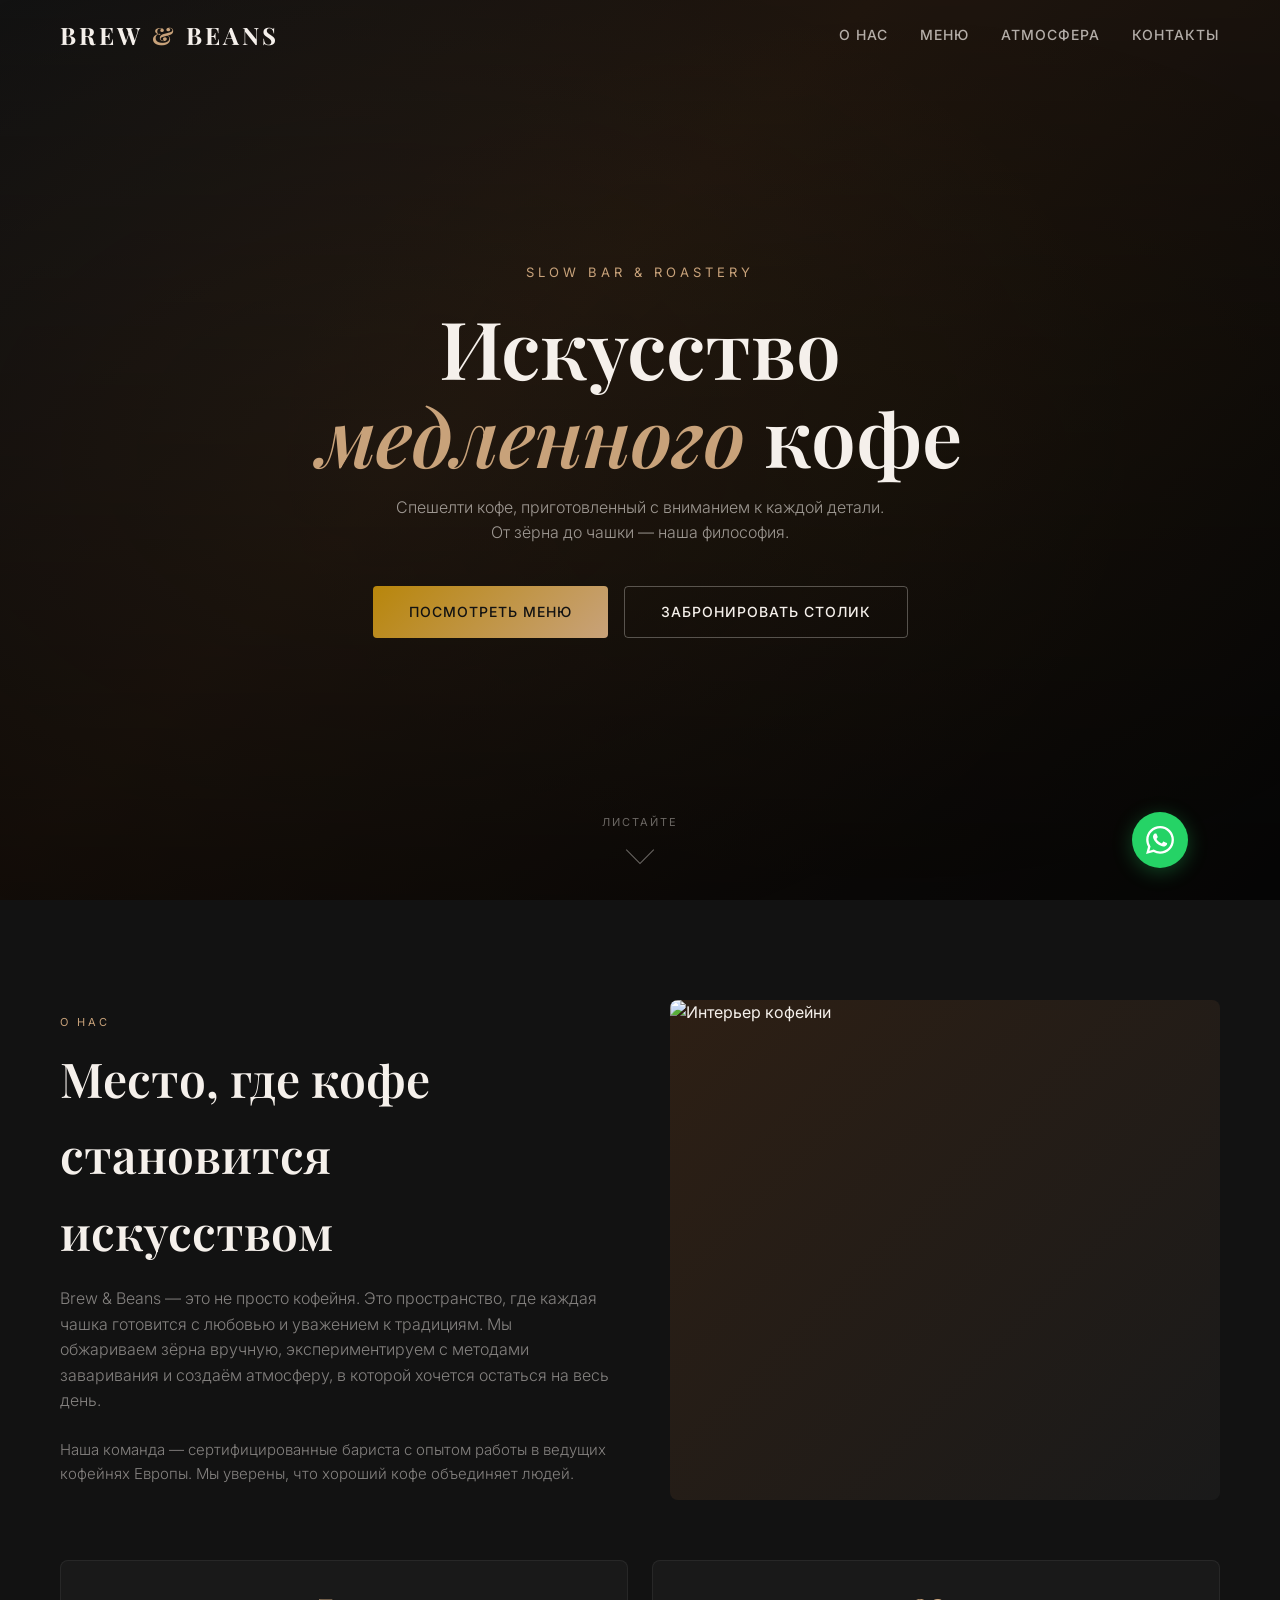
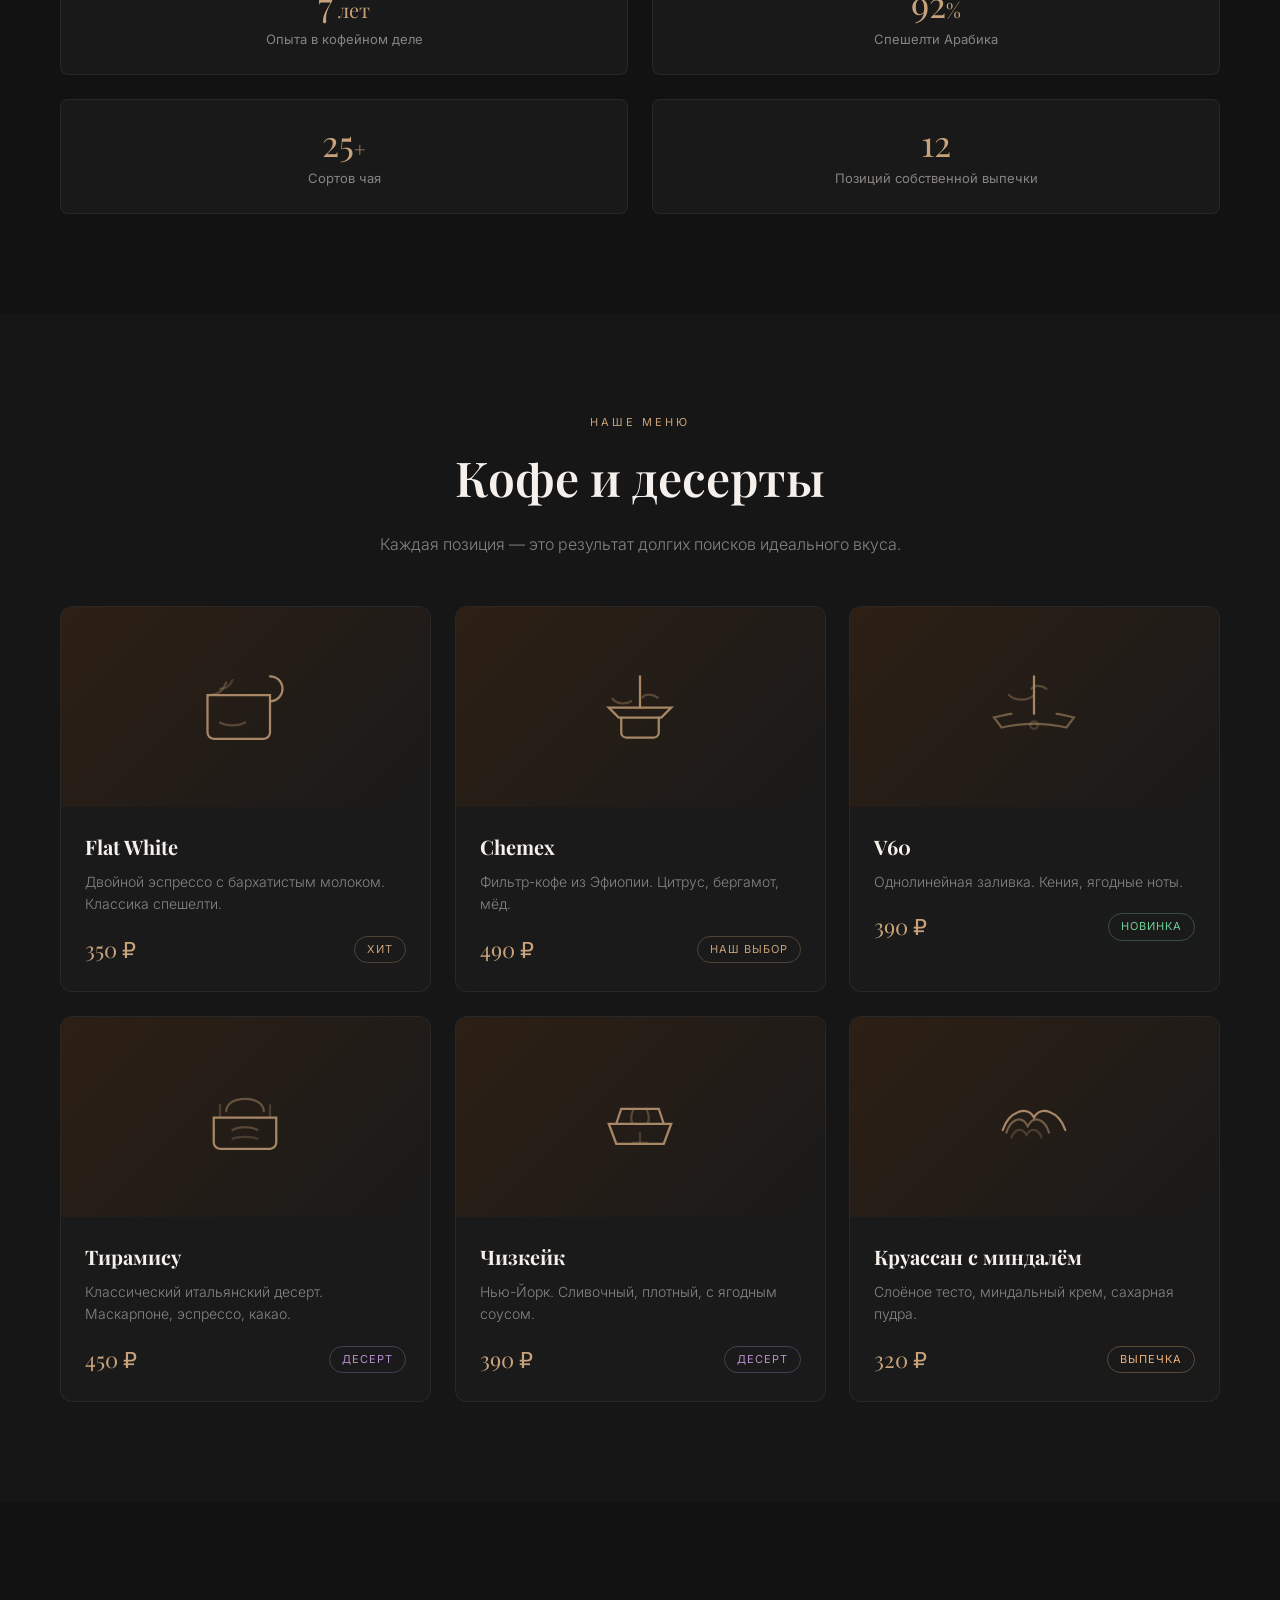
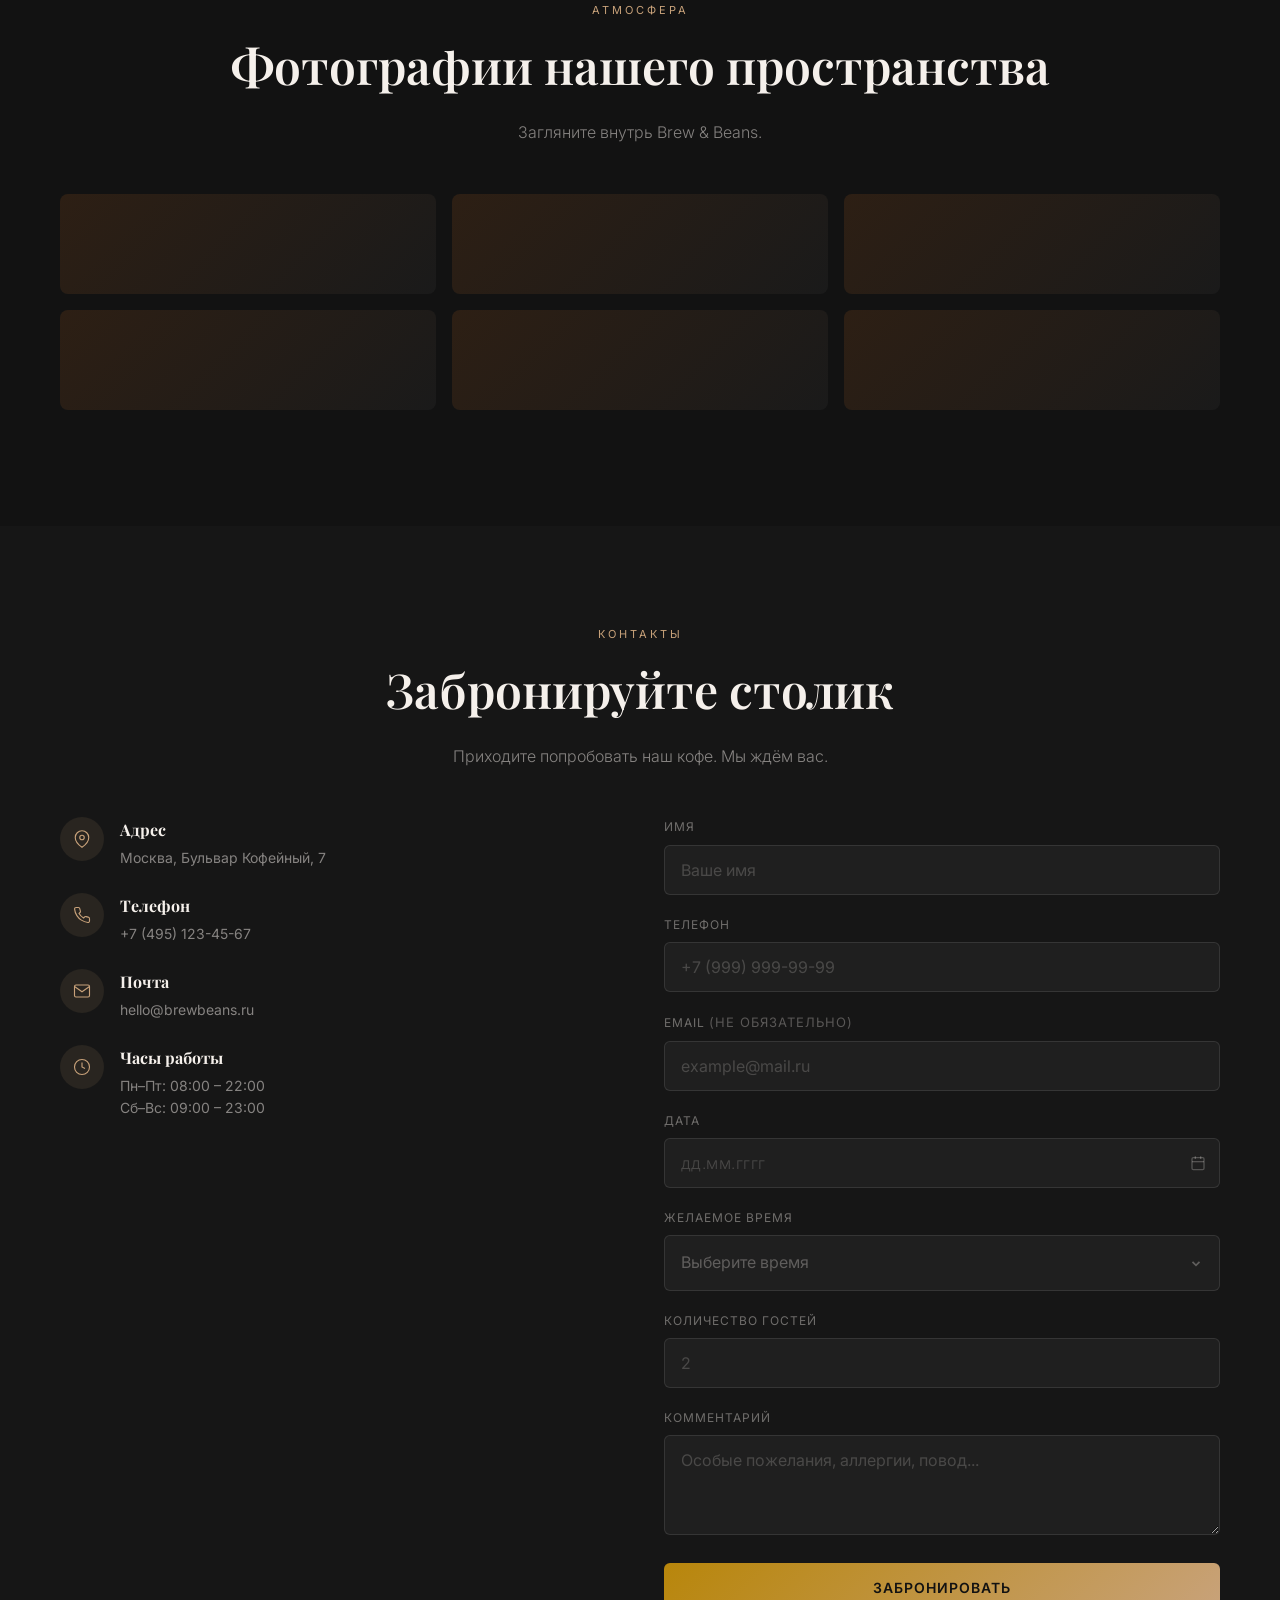
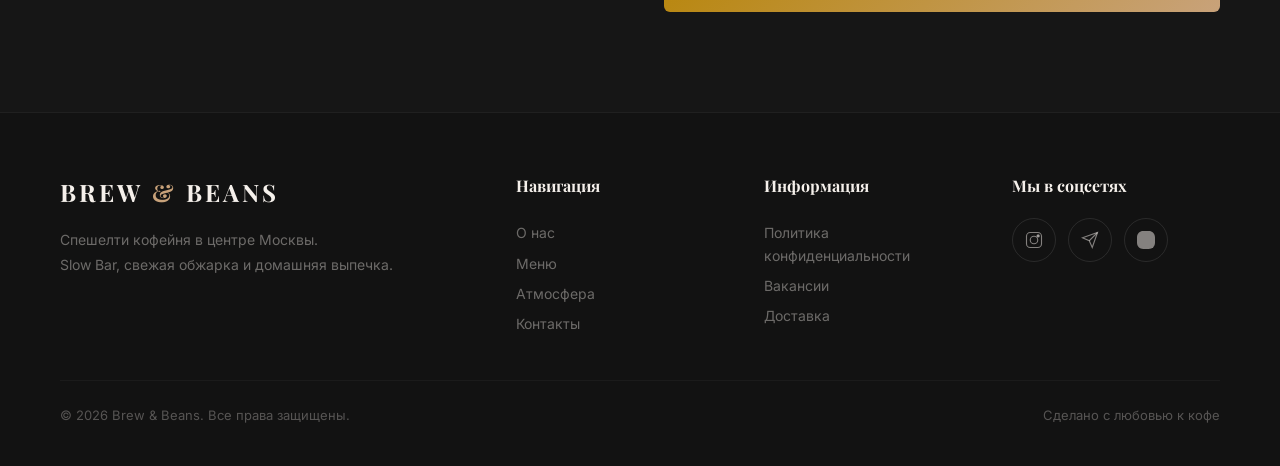
==== commit ef697b8f: "Update index.html" ====
--- a/brew-beans/landing/index.html
+++ b/brew-beans/landing/index.html
@@ -1519,7 +1519,7 @@
      ☝️  ЗАМЕНИТЕ ЭТОТ URL на адрес вашего бэкенда после деплоя!
         Например: https://cafe-bot.onrender.com
      ═══════════════════════════════════════════════════════════════ */
-  var BACKEND_URL = 'http://localhost:5000';
+  var BACKEND_URL = 'https://cafe-bot-ulig.onrender.com';
 
   function submitBooking(data) {
     return fetch(BACKEND_URL + '/api/book', {
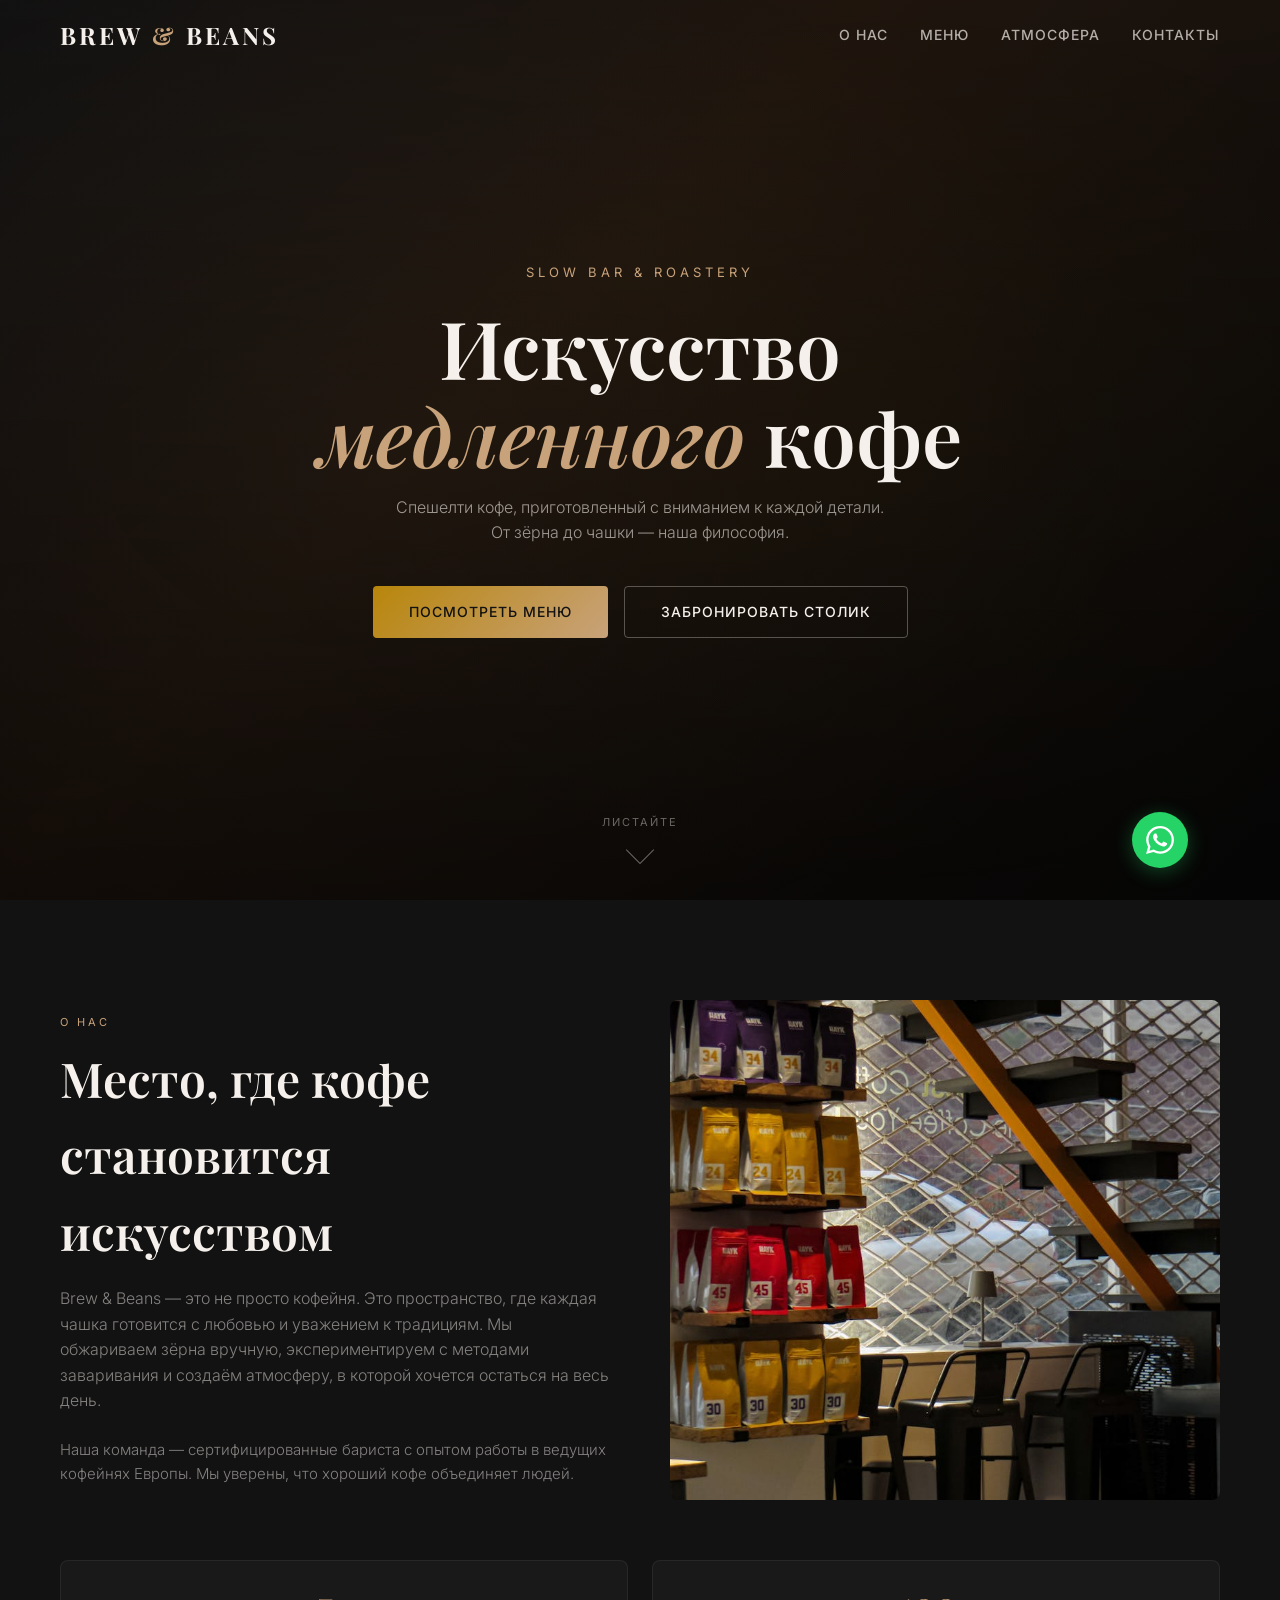
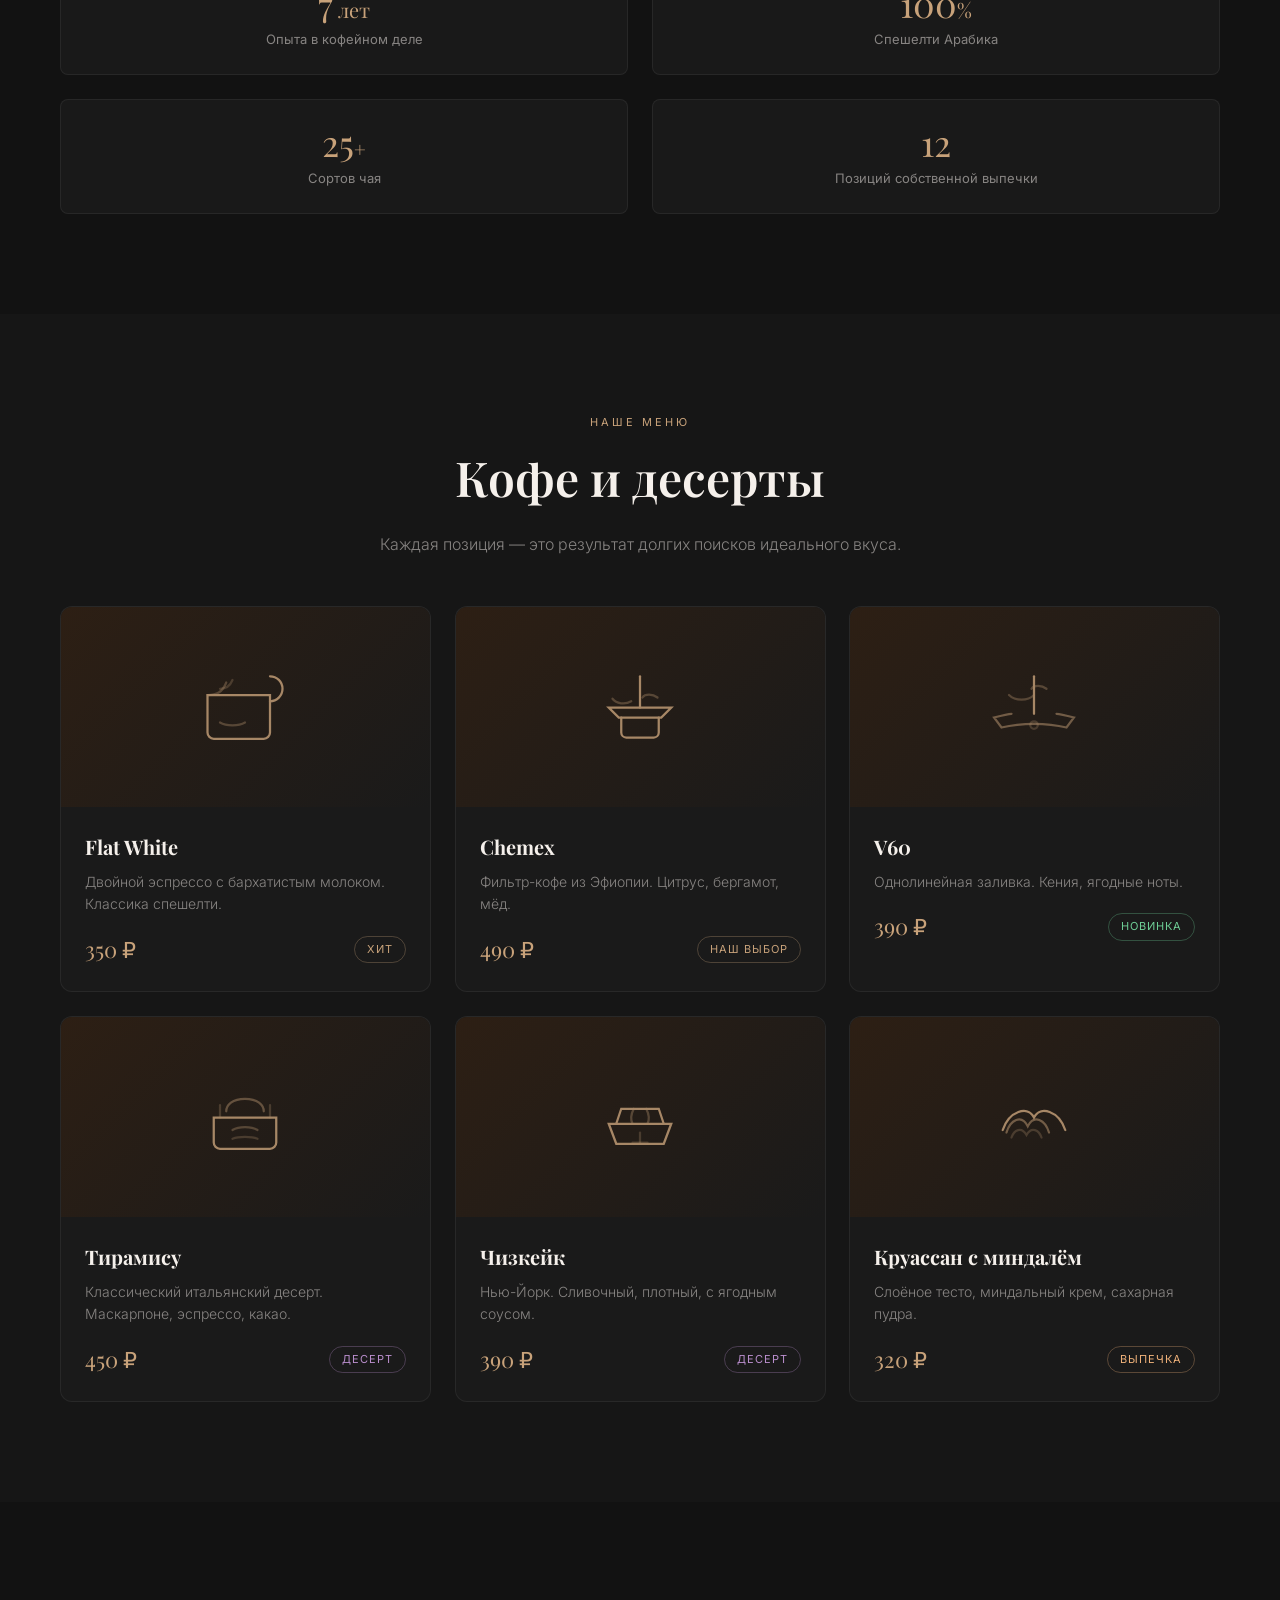
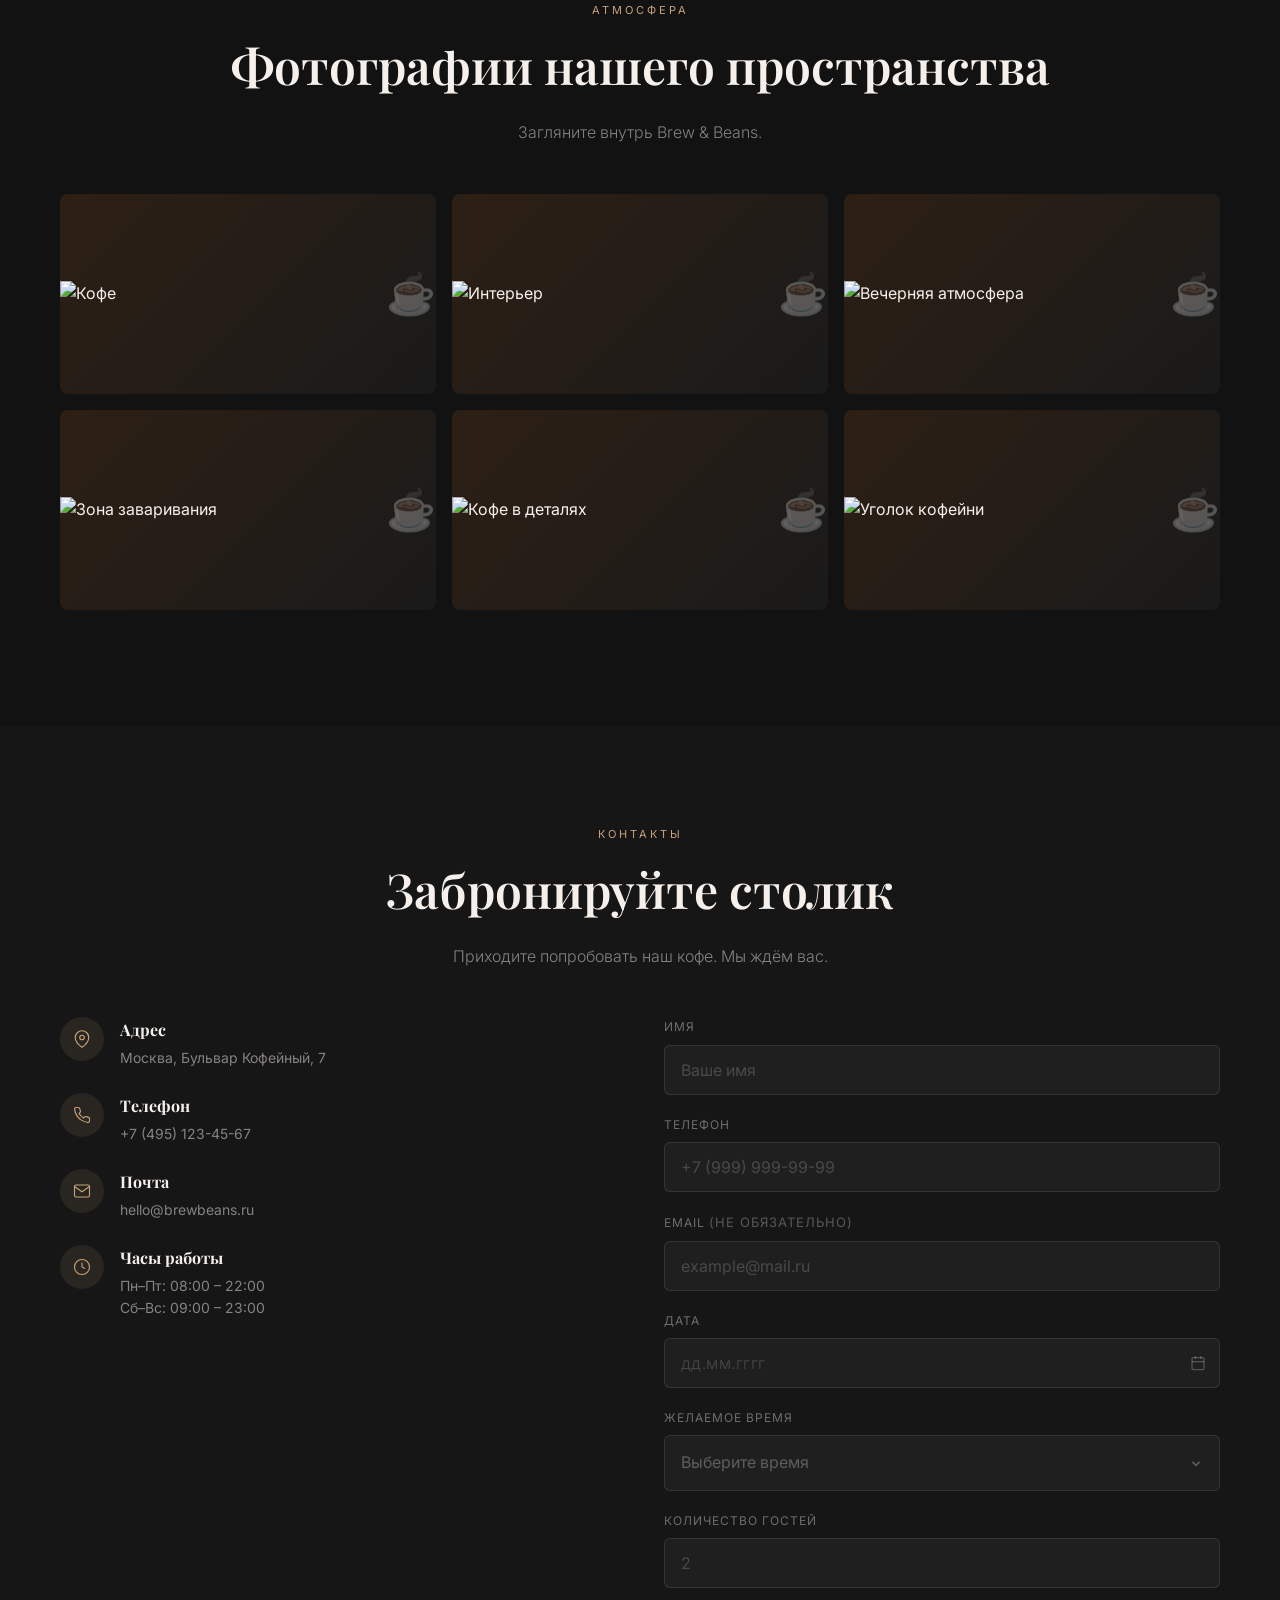
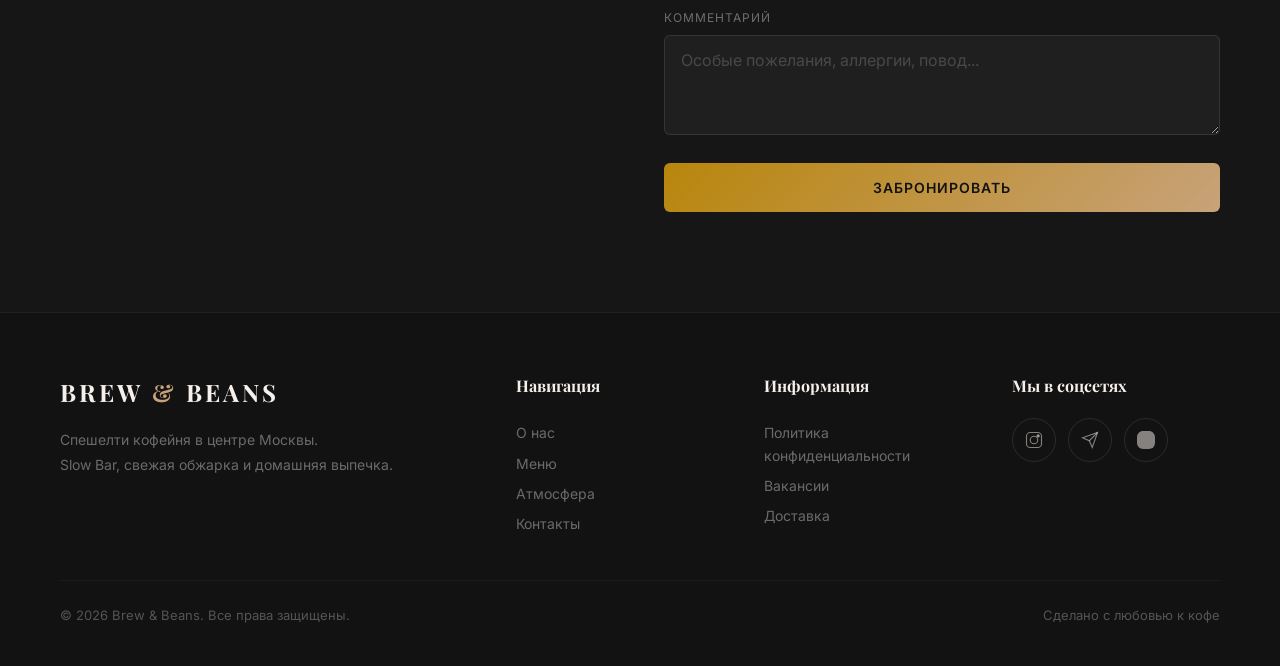
==== commit e4ab480d: "Add files via upload" ====
--- a/brew-beans/landing/index.html
+++ b/brew-beans/landing/index.html
@@ -9,7 +9,7 @@
   <meta property="og:description" content="Спешелти кофейня в центре Москвы. Slow Bar, свежая обжарка, домашняя выпечка.">
   <meta property="og:type" content="website">
   <meta property="og:locale" content="ru_RU">
-  <link rel="icon" href="data:image/svg+xml,%3Csvg xmlns='http://www.w3.org/2000/svg' viewBox='0 0 100 100'%3E%3Ctext y='.9em' font-size='90'%3E☕%3C/text%3E%3C/svg%3E">
+  <link rel="icon" href="favicon.png" type="image/png">
   <link rel="preconnect" href="https://fonts.googleapis.com">
   <link rel="preconnect" href="https://fonts.gstatic.com" crossorigin>
   <link href="https://fonts.googleapis.com/css2?family=Inter:wght@300;400;500;600&family=Playfair+Display:ital,wght@0,400;0,500;0,600;0,700;1,400&display=swap" rel="stylesheet">
@@ -167,7 +167,7 @@
 
     .hero {
       position: relative;
-      height: 100vh;
+      height: 100vh; height: 100dvh;
       display: flex;
       align-items: center;
       justify-content: center;
@@ -425,7 +425,15 @@
       border-radius: 8px;
       overflow: hidden;
       background: linear-gradient(135deg, #2d1f14, #1a1a1a);
-      min-height: 100px;
+      min-height: 200px;
+    }
+    .gallery-item.img-failed {
+      display: flex; align-items: center; justify-content: center;
+    }
+    .gallery-item.img-failed::after {
+      content: '☕';
+      font-size: 40px;
+      opacity: 0.3;
     }
     .gallery-item img { width: 100%; display: block; transition: transform 0.6s ease, filter 0.4s ease; }
     .gallery-item:hover img { transform: scale(1.05); filter: brightness(0.7); }
@@ -708,8 +716,8 @@
       .menu-card-img { height: 170px; }
       .menu-card-svg { padding: 24px; }
       .gallery-grid { column-count: 2; column-gap: 8px; }
-      .gallery-item { margin-bottom: 8px; }
-      .gallery-item-overlay { opacity: 0; }
+      .gallery-item { margin-bottom: 8px; min-height: 120px; }
+      .gallery-item-overlay { opacity: 1; background: rgba(0,0,0,0.3); }
       .gallery-item-overlay span { font-size: 10px; }
       .section { padding: 60px 0; }
       .contact-map { height: 200px; }
@@ -720,7 +728,7 @@
       .toast.show { transform: translateY(0); }
     }
     @media (max-width: 400px) {
-      .gallery-grid { column-count: 2; }
+      .gallery-grid { column-count: 1; }
       .hero-title { font-size: 34px; }
       .about-stats { grid-template-columns: 1fr 1fr; }
       .stat-card { padding: 16px; }
@@ -771,9 +779,10 @@
       .menu-card:hover { transform: none; box-shadow: none; }
       .menu-card:active { transform: translateY(-4px); }
       .gallery-item:hover img { transform: none; filter: none; }
-      .gallery-item-overlay { opacity: 0; }
       .btn:hover { transform: none; box-shadow: none; }
       .form-submit:hover { transform: none; box-shadow: none; }
+      .date-picker-hidden { pointer-events: auto; }
+      .gallery-item-overlay { opacity: 1; background: rgba(0,0,0,0.3); }
     }
     @media (prefers-reduced-motion: reduce) {
       *, *::before, *::after {
@@ -786,6 +795,7 @@
       .hero-scroll { animation: none; }
       .particle { display: none; }
     }
+    [id] { scroll-margin-top: 100px; }
     .form-group input[type="number"] { -moz-appearance: textfield; }
     .form-group input[type="number"]::-webkit-outer-spin-button,
     .form-group input[type="number"]::-webkit-inner-spin-button { -webkit-appearance: none; margin: 0; }
@@ -930,10 +940,12 @@
       </div>
       <img
         class="about-image reveal reveal-delay-1"
-        src="https://images.unsplash.com/photo-1495474472287-4d71bcdd2085?auto=format&fit=crop&w=800&h=1000&q=100"
+        src="coffee.jpg"
         alt="Интерьер кофейни"
         loading="lazy"
+        onerror="this.style.display='none';this.parentElement.querySelector('.about-image-fallback')&&(this.parentElement.querySelector('.about-image-fallback').style.display='flex')"
       >
+      <div class="about-image about-image-fallback" style="display:none;align-items:center;justify-content:center;font-size:60px;opacity:0.3">☕</div>
     </div>
     <div class="about-stats" style="margin-top: 60px;">
       <div class="stat-card reveal reveal-delay-1">
@@ -1325,12 +1337,14 @@
 
   var parallaxEl = document.getElementById('heroParallax');
 
-  window.addEventListener('scroll', function() {
-    var y = window.pageYOffset || document.documentElement.scrollTop;
-    if (window.innerWidth > 767) {
-      parallaxEl.style.transform = 'translateY(' + (y * 0.35) + 'px)';
-    }
-  }, { passive: true });
+  if (parallaxEl) {
+    window.addEventListener('scroll', function() {
+      var y = window.pageYOffset || document.documentElement.scrollTop;
+      if (window.innerWidth > 767) {
+        parallaxEl.style.transform = 'translateY(' + (y * 0.35) + 'px)';
+      }
+    }, { passive: true });
+  }
 
   /* ---------- INTERSECTION OBSERVER (FADE-IN-UP) ---------- */
   var revealObserver = new IntersectionObserver(function(entries) {
@@ -1419,7 +1433,7 @@
     el.className = 'gallery-item';
     el.dataset.index = item.id;
     el.innerHTML =
-      '<img src="' + item.src + '" alt="' + item.alt + '" loading="lazy" onerror="this.style.display=\'none\'">' +
+      '<img src="' + item.src + '" alt="' + item.alt + '" loading="lazy" onerror="this.parentElement.classList.add(\'img-failed\')">' +
       '<div class="gallery-item-overlay"><span>Открыть</span></div>';
     galleryGrid.appendChild(el);
 
@@ -1750,9 +1764,18 @@
   var datePicker = document.getElementById('formDatePicker');
   var dateBtn = document.getElementById('formDateBtn');
   if (dateBtn && datePicker) {
+    function openNativeDatePicker() {
+      try { datePicker.showPicker(); } catch (_) {}
+      datePicker.focus();
+    }
     dateBtn.addEventListener('click', function(e) {
       e.preventDefault();
-      datePicker.showPicker();
+      openNativeDatePicker();
+    });
+    dateInput.addEventListener('click', function() {
+      if (('ontouchstart' in window) || navigator.maxTouchPoints > 0) {
+        openNativeDatePicker();
+      }
     });
     datePicker.addEventListener('change', function() {
       if (this.value) {
